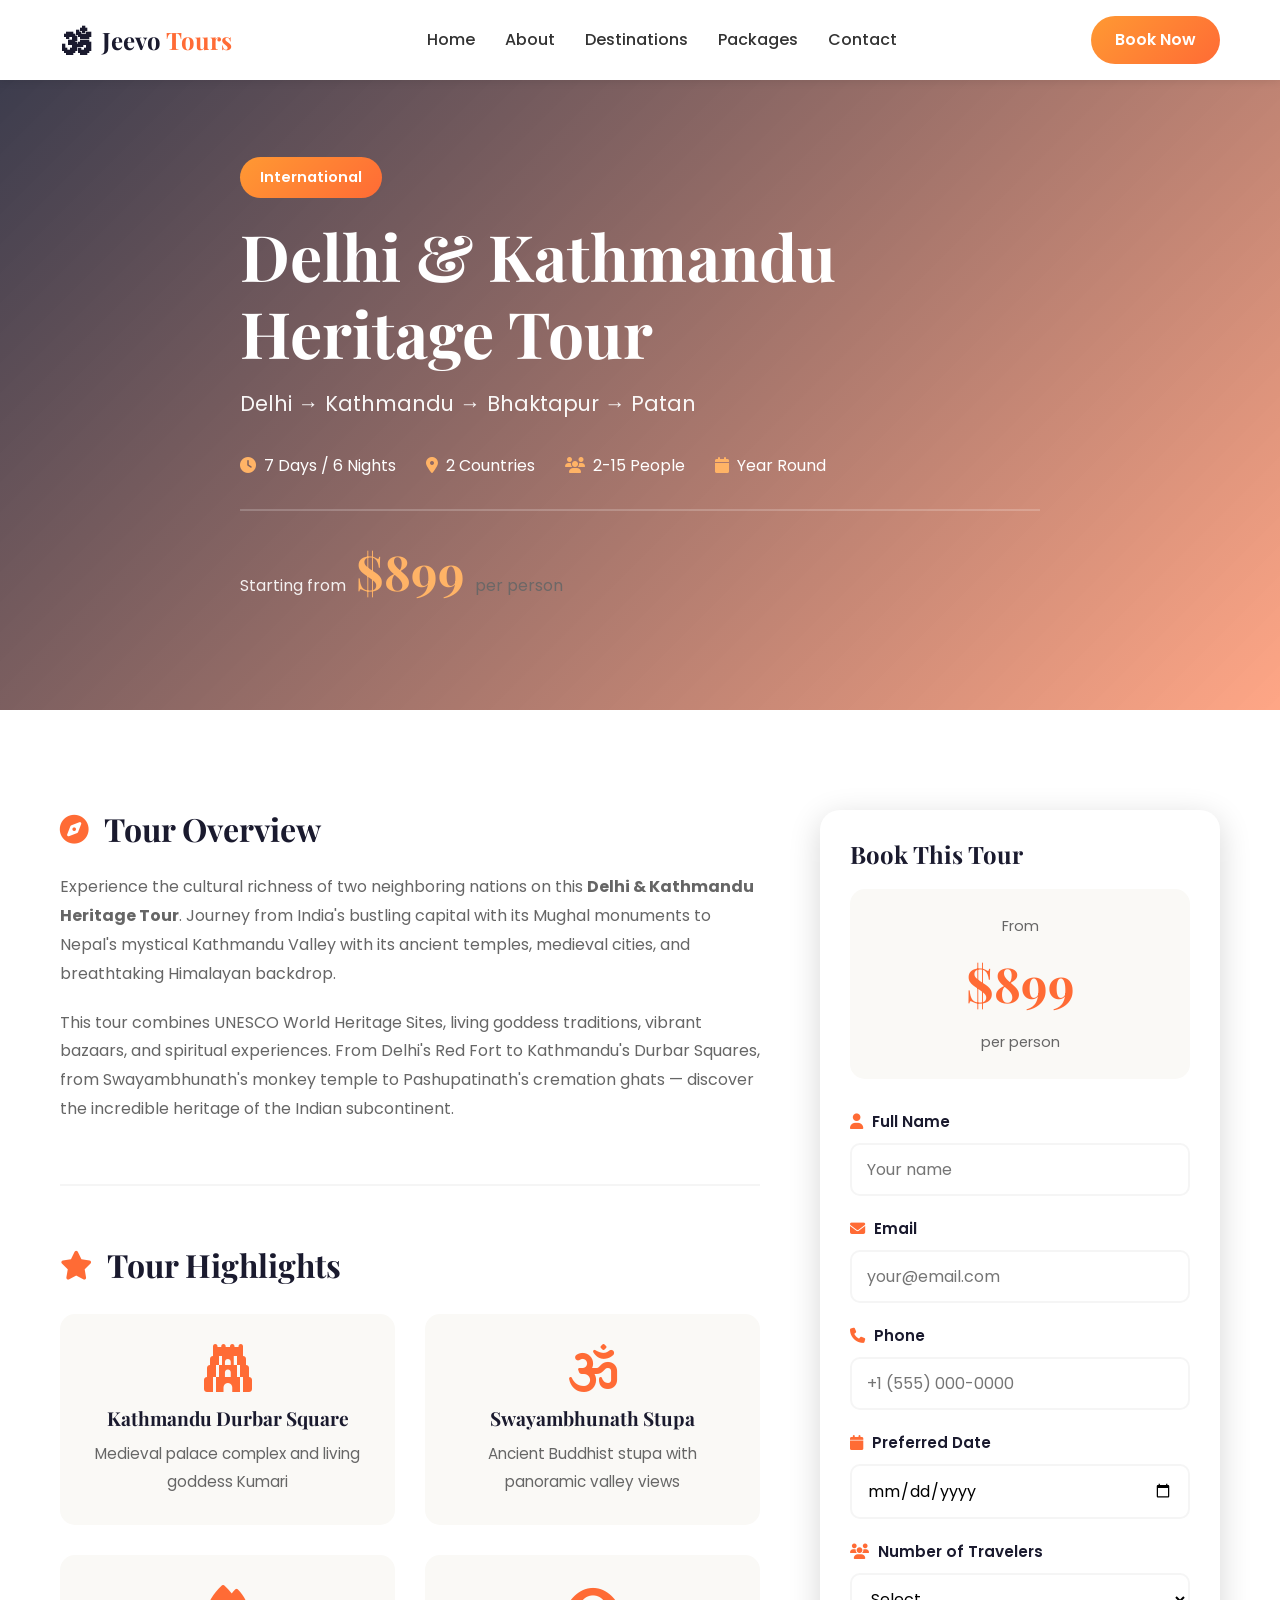
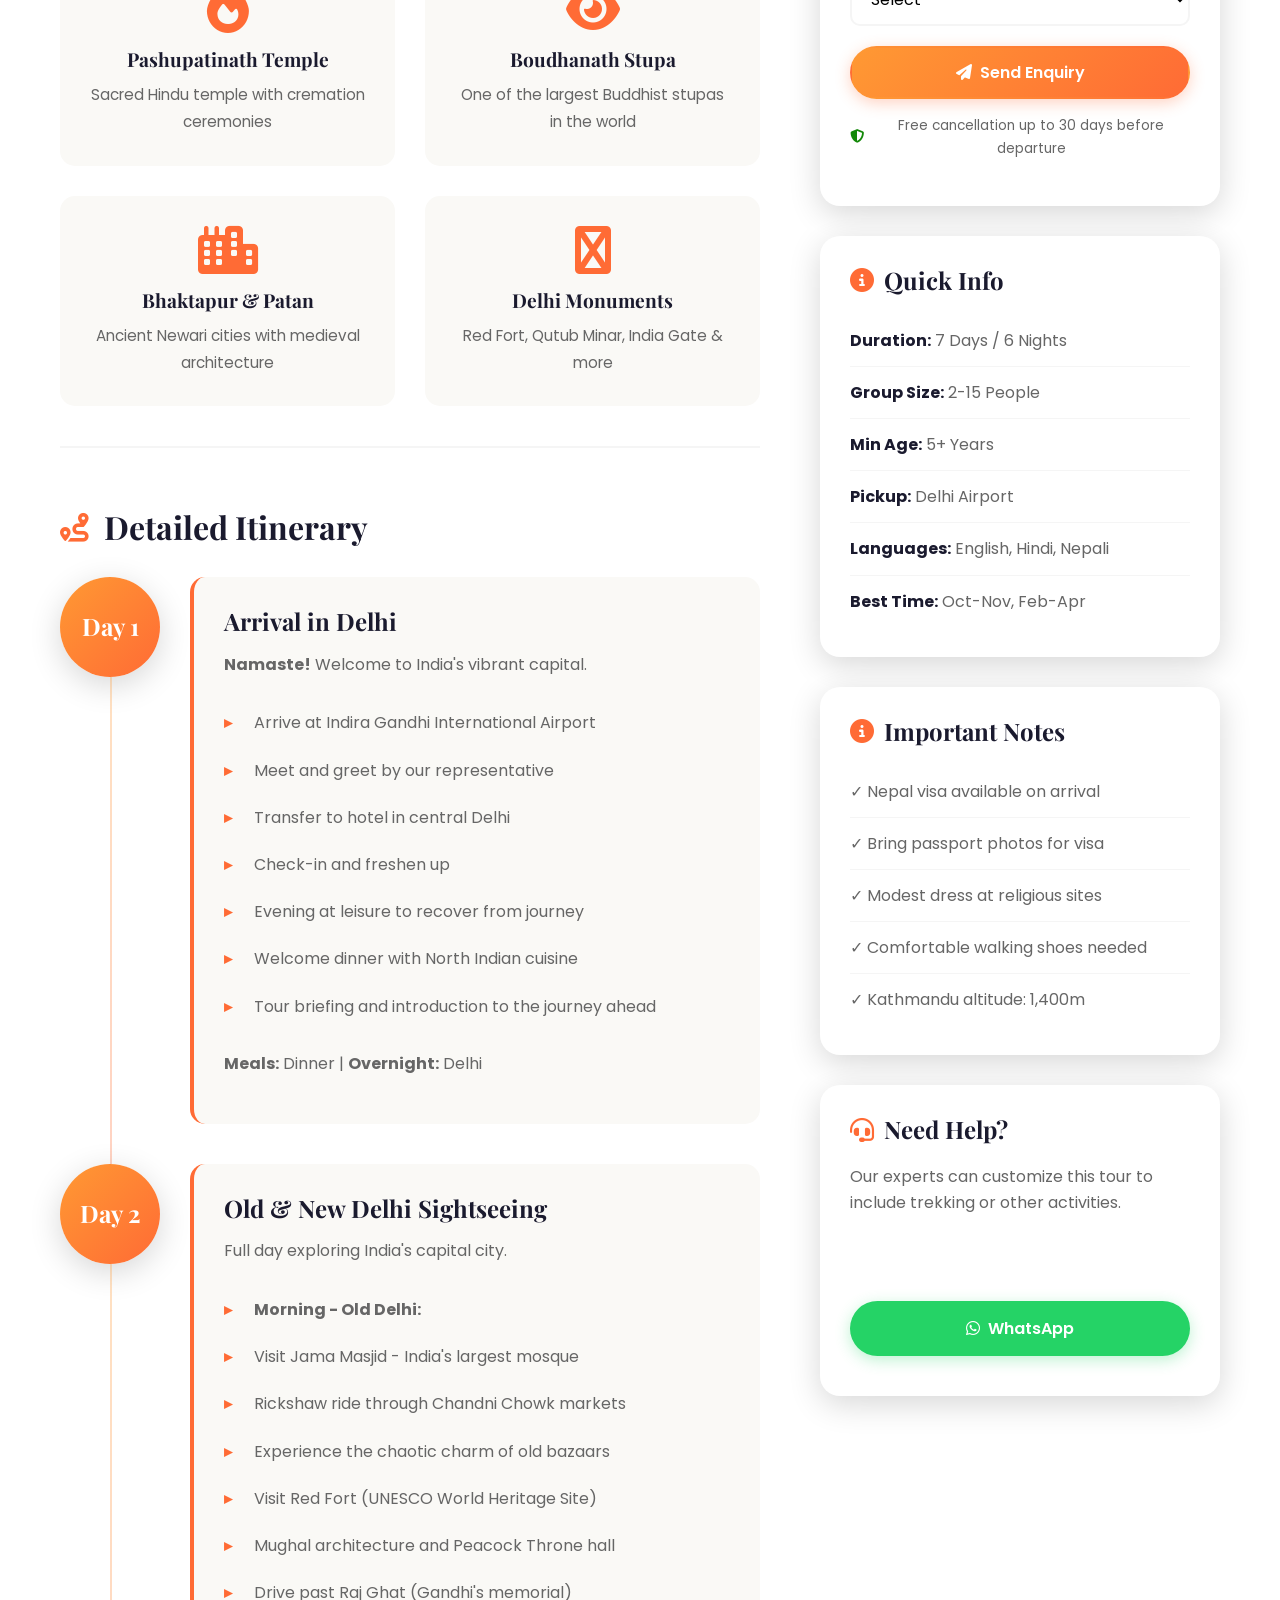
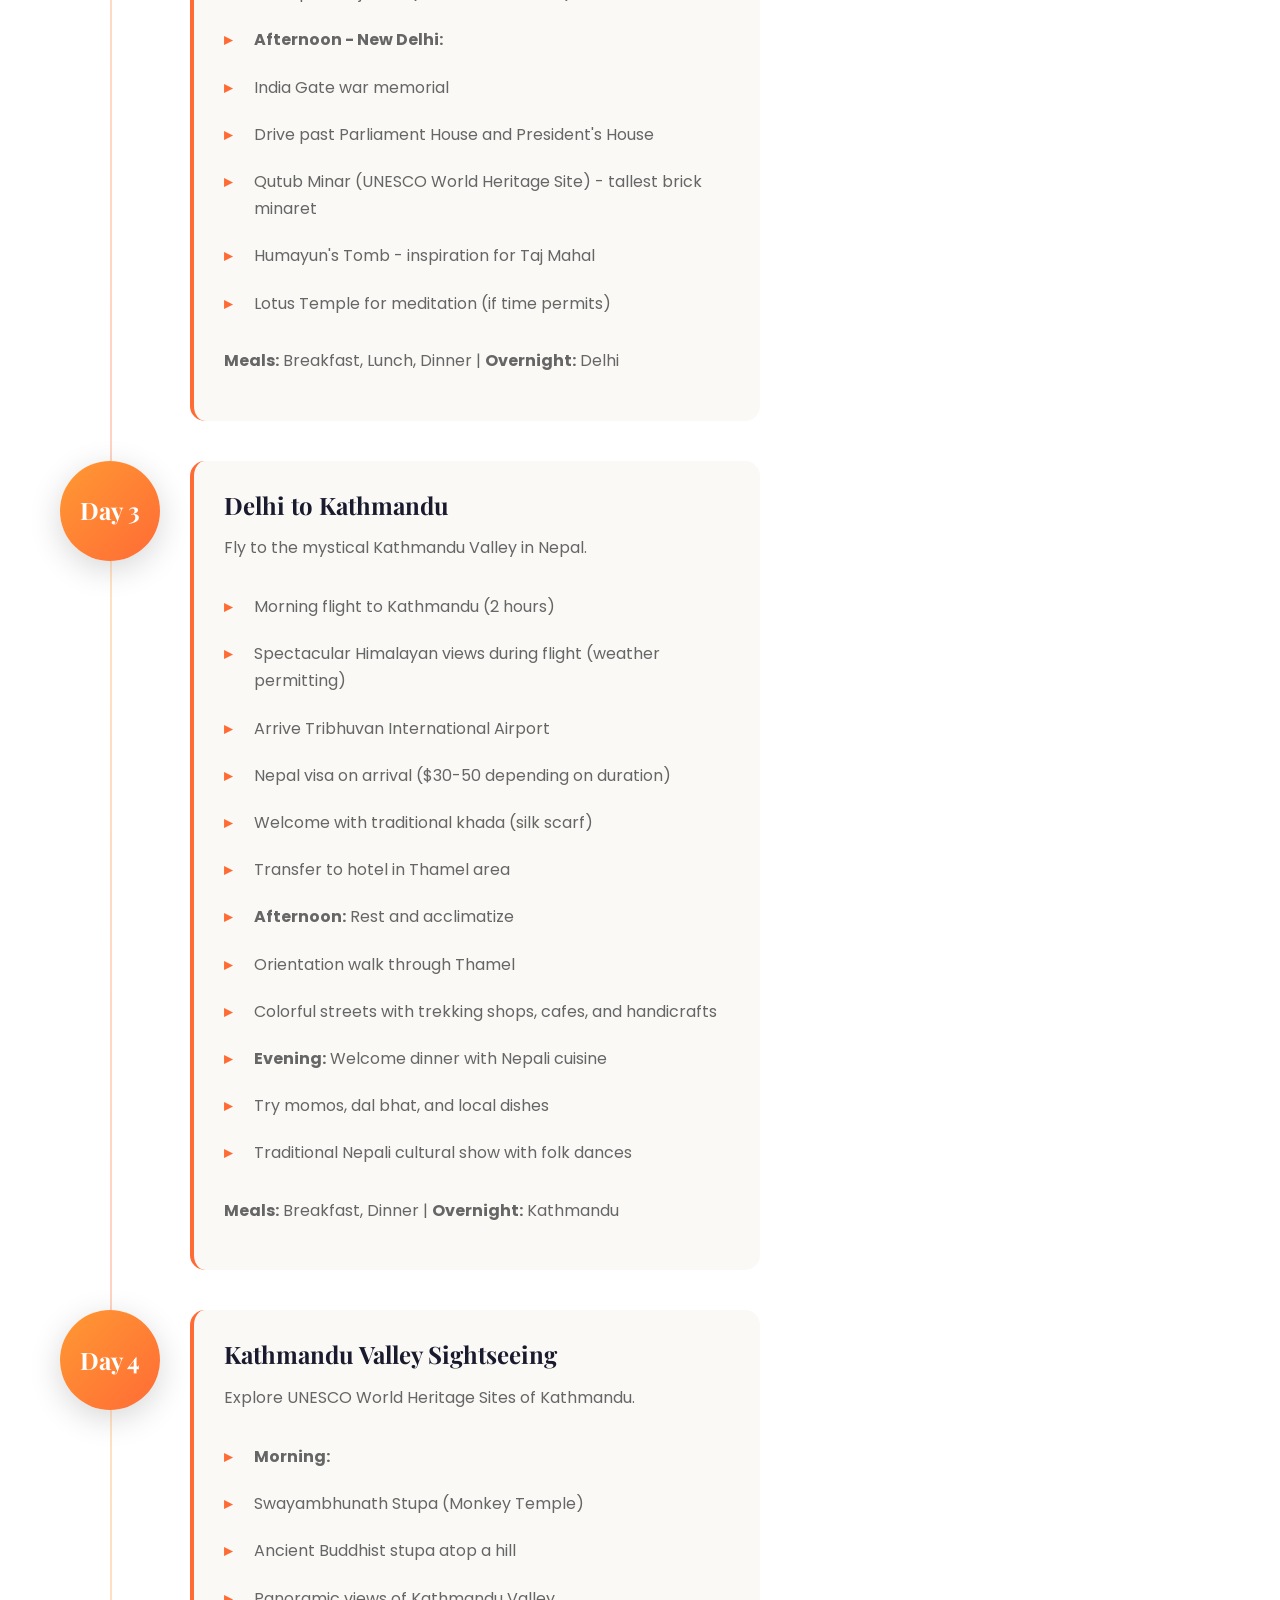
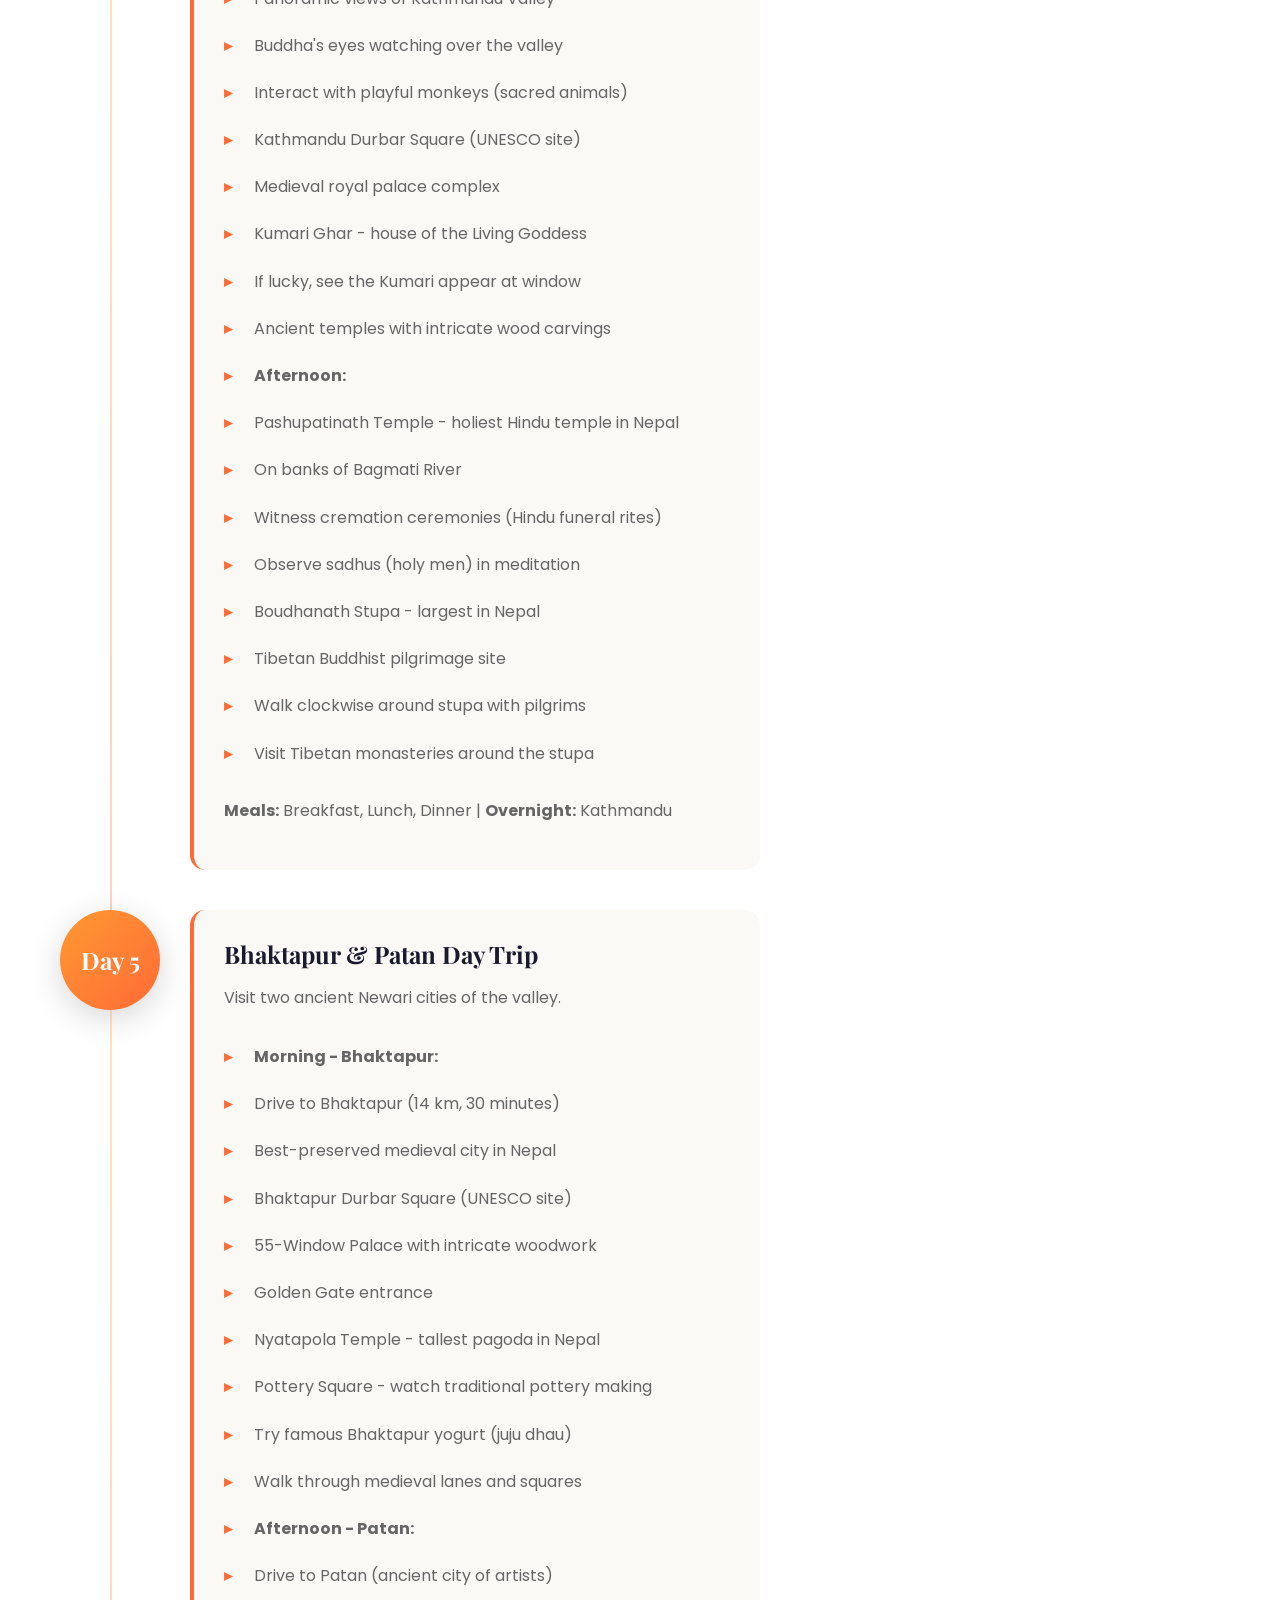
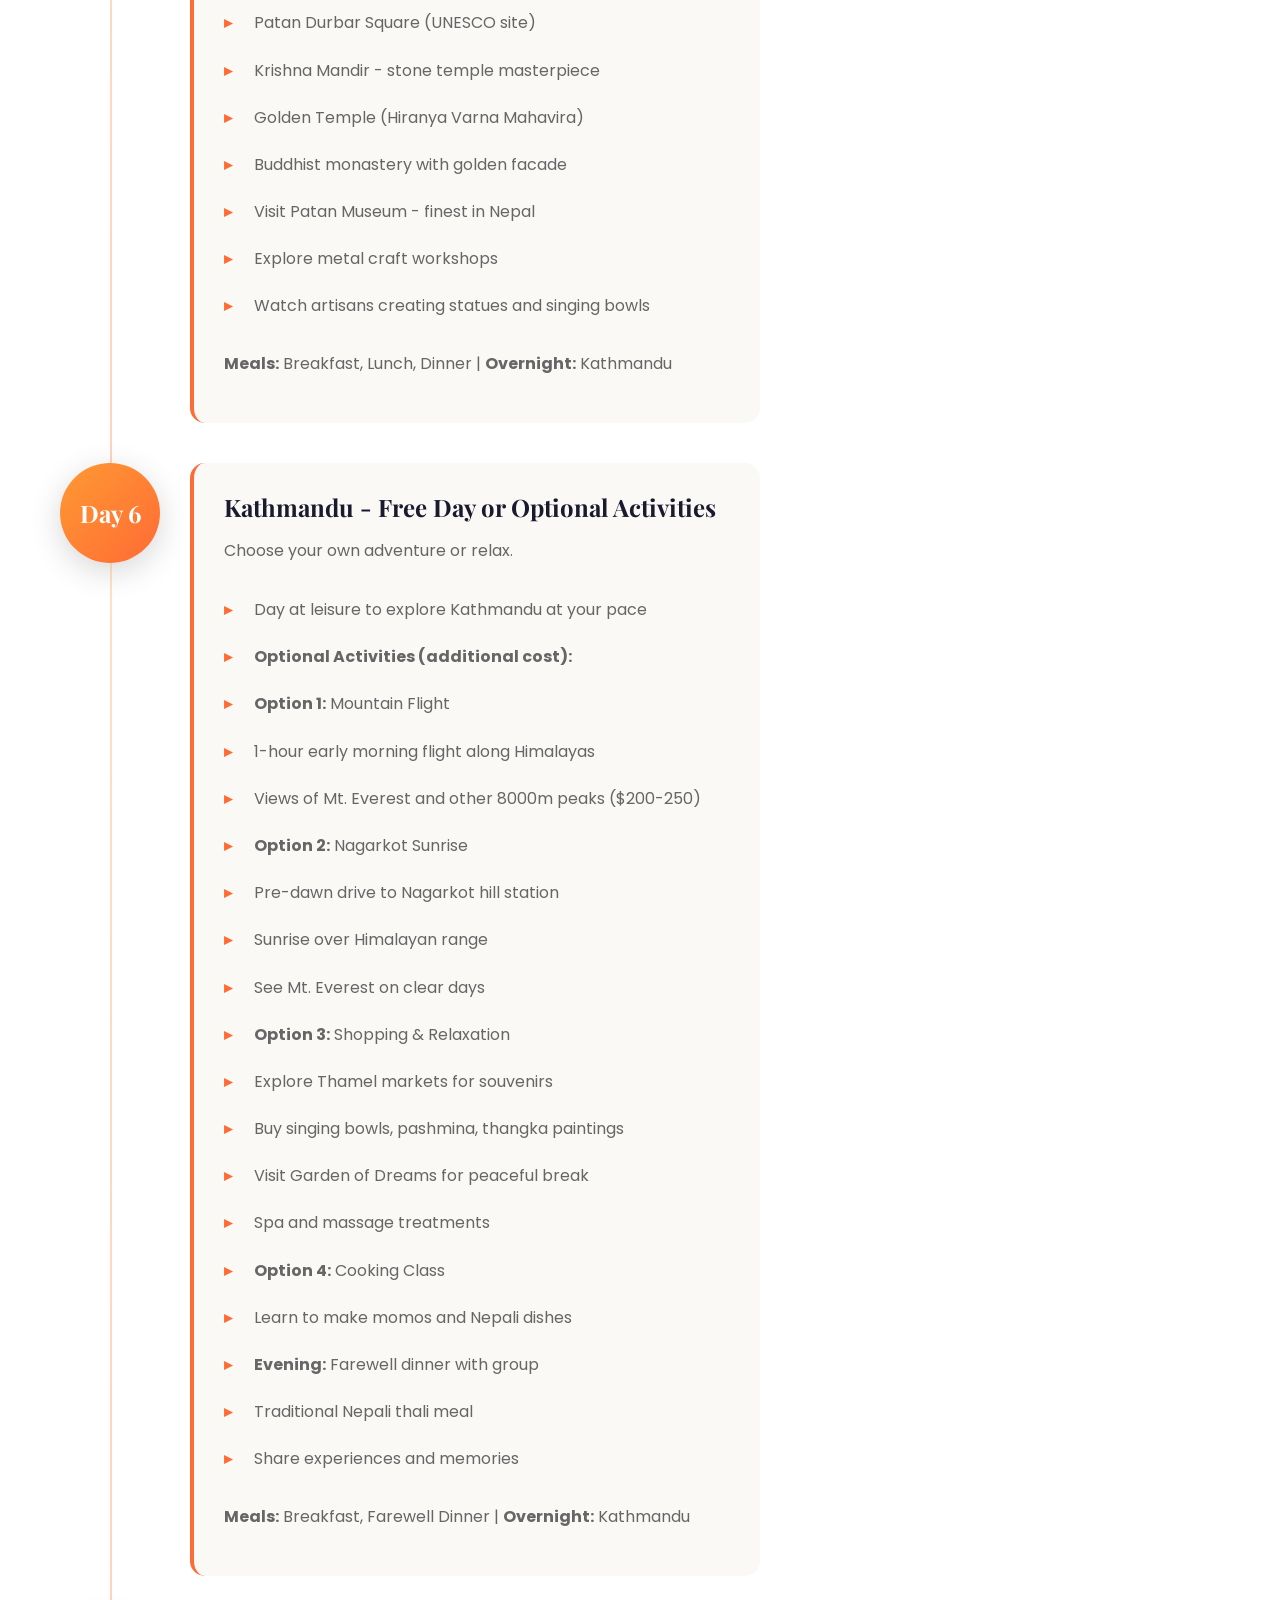
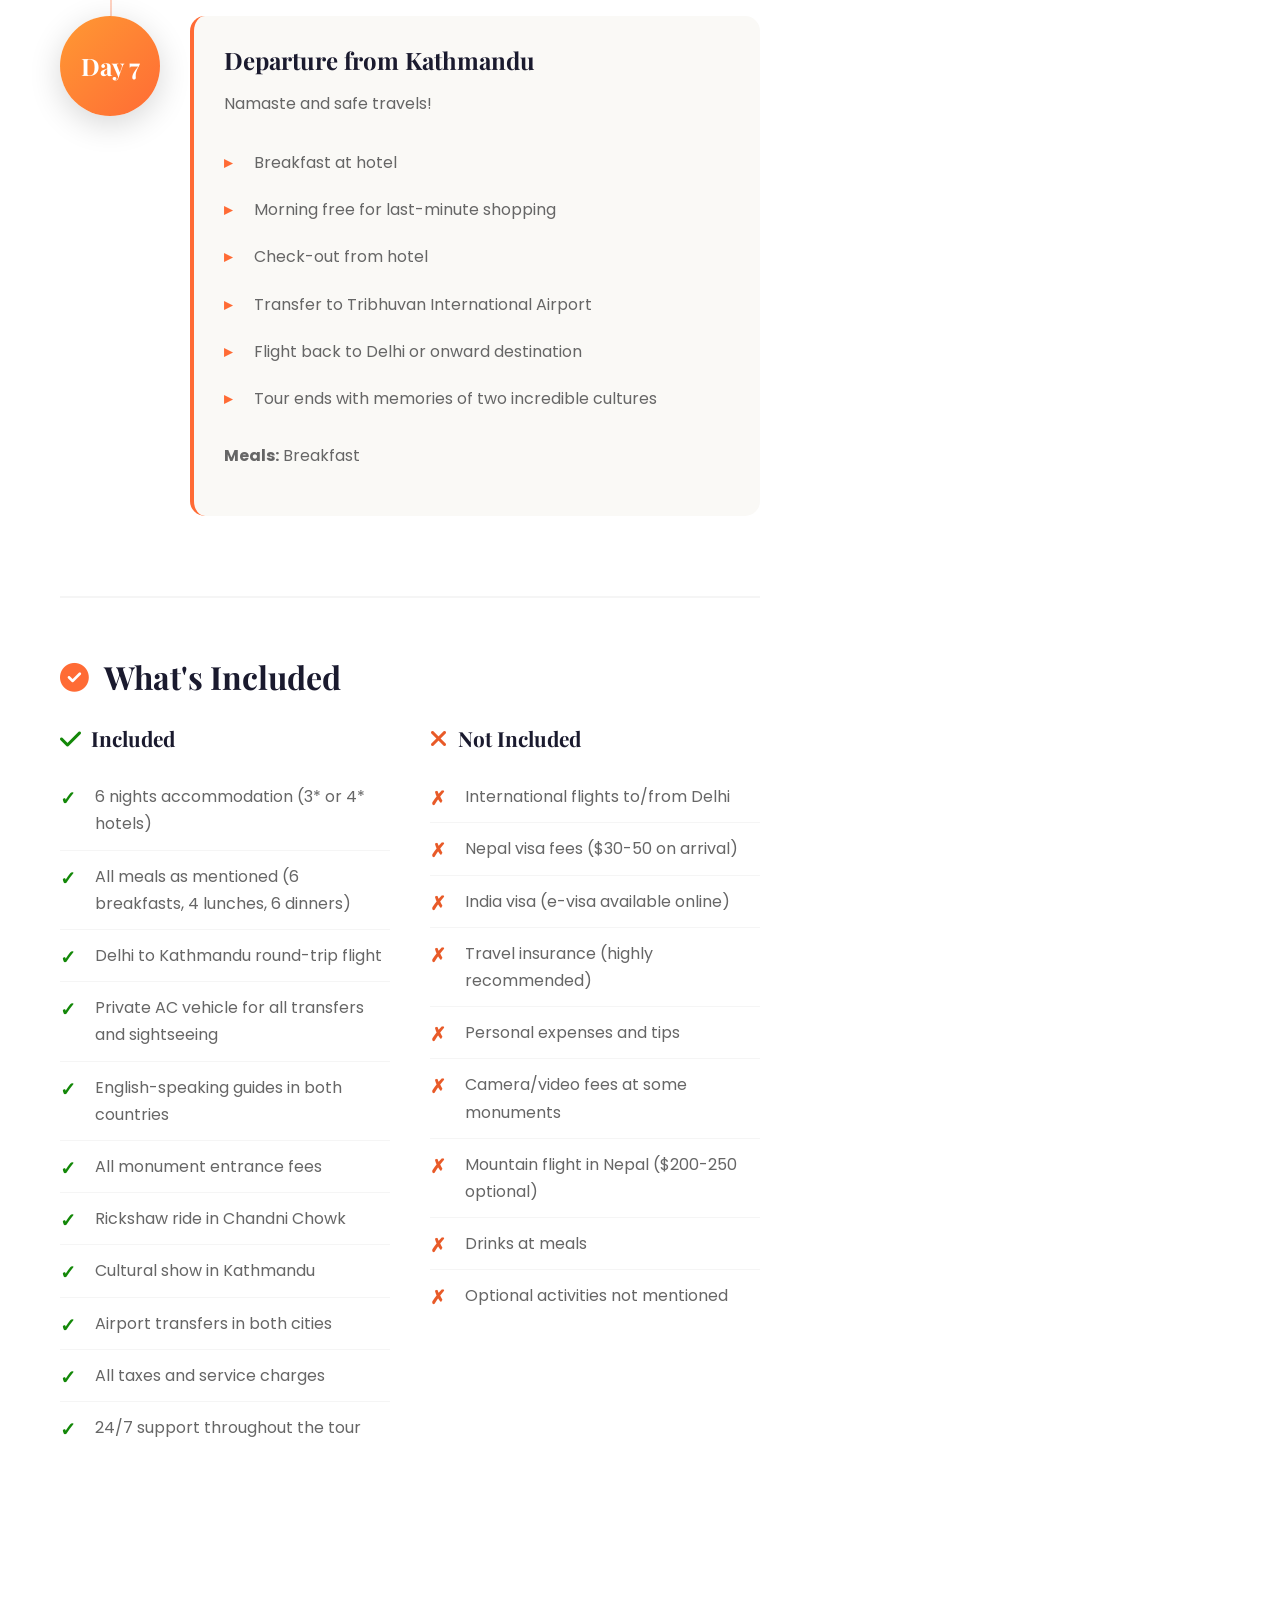
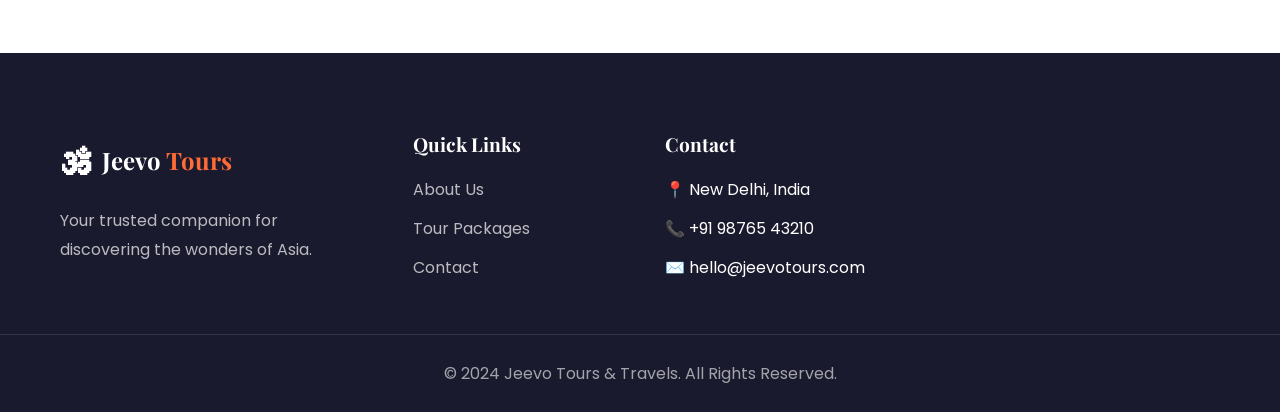
==== tours/delhi-kathmandu.html @ 7a4a973b "Add files via upload" ====
<!DOCTYPE html>
<html lang="en">
<head>
    <meta charset="UTF-8">
    <meta name="viewport" content="width=device-width, initial-scale=1.0">
    <title>Delhi & Kathmandu Heritage Tour | Jeevo Tours & Travels</title>
    <meta name="description" content="Explore the heritage of India and Nepal. Delhi's monuments and Kathmandu's temples, palaces, and Himalayan culture.">
    <link rel="preconnect" href="https://fonts.googleapis.com">
    <link rel="preconnect" href="https://fonts.gstatic.com" crossorigin>
    <link href="https://fonts.googleapis.com/css2?family=Playfair+Display:ital,wght@0,400;0,600;0,700;0,800;1,400&family=Poppins:wght@300;400;500;600;700&display=swap" rel="stylesheet">
    <link rel="stylesheet" href="https://cdnjs.cloudflare.com/ajax/libs/font-awesome/6.5.1/css/all.min.css">
    <link rel="stylesheet" href="../styles.css">
    <link rel="stylesheet" href="tour-page.css">
</head>
<body>

    <nav class="navbar" id="navbar">
        <div class="nav-container">
            <a href="../index.html" class="nav-logo">
                <span class="logo-icon">🕉</span>
                <span class="logo-text">Jeevo <span>Tours</span></span>
            </a>
            <ul class="nav-links" id="navLinks">
                <li><a href="../index.html">Home</a></li>
                <li><a href="../index.html#about">About</a></li>
                <li><a href="../index.html#destinations">Destinations</a></li>
                <li><a href="../index.html#packages">Packages</a></li>
                <li><a href="../index.html#contact">Contact</a></li>
            </ul>
            <a href="#booking" class="nav-cta">Book Now</a>
            <button class="nav-toggle" id="navToggle" aria-label="Toggle navigation">
                <span></span><span></span><span></span>
            </button>
        </div>
    </nav>

    <section class="tour-hero">
        <div class="tour-hero-bg" style="background-image: url('https://images.pexels.com/photos/3581368/pexels-photo-3581368.jpeg?auto=compress&cs=tinysrgb&w=1920')"></div>
        <div class="tour-hero-overlay"></div>
        <div class="container">
            <div class="tour-hero-content">
                <div class="tour-badge">International</div>
                <h1>Delhi & Kathmandu Heritage Tour</h1>
                <p class="tour-subtitle">Delhi → Kathmandu → Bhaktapur → Patan</p>
                <div class="tour-meta">
                    <span><i class="fas fa-clock"></i> 7 Days / 6 Nights</span>
                    <span><i class="fas fa-map-marker-alt"></i> 2 Countries</span>
                    <span><i class="fas fa-users"></i> 2-15 People</span>
                    <span><i class="fas fa-calendar"></i> Year Round</span>
                </div>
                <div class="tour-price-hero">
                    <span class="price-label">Starting from</span>
                    <span class="price-amount">$899</span>
                    <span class="price-per">per person</span>
                </div>
            </div>
        </div>
    </section>

    <section class="tour-content section">
        <div class="container">
            <div class="tour-layout">

                <div class="tour-main">

                    <div class="tour-section">
                        <h2><i class="fas fa-compass"></i> Tour Overview</h2>
                        <p>Experience the cultural richness of two neighboring nations on this <strong>Delhi & Kathmandu Heritage Tour</strong>. Journey from India's bustling capital with its Mughal monuments to Nepal's mystical Kathmandu Valley with its ancient temples, medieval cities, and breathtaking Himalayan backdrop.</p>
                        <p>This tour combines UNESCO World Heritage Sites, living goddess traditions, vibrant bazaars, and spiritual experiences. From Delhi's Red Fort to Kathmandu's Durbar Squares, from Swayambhunath's monkey temple to Pashupatinath's cremation ghats — discover the incredible heritage of the Indian subcontinent.</p>
                    </div>

                    <div class="tour-section">
                        <h2><i class="fas fa-star"></i> Tour Highlights</h2>
                        <div class="highlights-grid">
                            <div class="highlight-item">
                                <i class="fas fa-gopuram"></i>
                                <h4>Kathmandu Durbar Square</h4>
                                <p>Medieval palace complex and living goddess Kumari</p>
                            </div>
                            <div class="highlight-item">
                                <i class="fas fa-om"></i>
                                <h4>Swayambhunath Stupa</h4>
                                <p>Ancient Buddhist stupa with panoramic valley views</p>
                            </div>
                            <div class="highlight-item">
                                <i class="fas fa-fire"></i>
                                <h4>Pashupatinath Temple</h4>
                                <p>Sacred Hindu temple with cremation ceremonies</p>
                            </div>
                            <div class="highlight-item">
                                <i class="fas fa-eye"></i>
                                <h4>Boudhanath Stupa</h4>
                                <p>One of the largest Buddhist stupas in the world</p>
                            </div>
                            <div class="highlight-item">
                                <i class="fas fa-city"></i>
                                <h4>Bhaktapur & Patan</h4>
                                <p>Ancient Newari cities with medieval architecture</p>
                            </div>
                            <div class="highlight-item">
                                <i class="fas fa-fort-awesome"></i>
                                <h4>Delhi Monuments</h4>
                                <p>Red Fort, Qutub Minar, India Gate & more</p>
                            </div>
                        </div>
                    </div>

                    <div class="tour-section">
                        <h2><i class="fas fa-route"></i> Detailed Itinerary</h2>

                        <div class="itinerary">
                            <div class="itinerary-day">
                                <div class="day-number">Day 1</div>
                                <div class="day-content">
                                    <h3>Arrival in Delhi</h3>
                                    <p><strong>Namaste!</strong> Welcome to India's vibrant capital.</p>
                                    <ul>
                                        <li>Arrive at Indira Gandhi International Airport</li>
                                        <li>Meet and greet by our representative</li>
                                        <li>Transfer to hotel in central Delhi</li>
                                        <li>Check-in and freshen up</li>
                                        <li>Evening at leisure to recover from journey</li>
                                        <li>Welcome dinner with North Indian cuisine</li>
                                        <li>Tour briefing and introduction to the journey ahead</li>
                                    </ul>
                                    <p><strong>Meals:</strong> Dinner | <strong>Overnight:</strong> Delhi</p>
                                </div>
                            </div>

                            <div class="itinerary-day">
                                <div class="day-number">Day 2</div>
                                <div class="day-content">
                                    <h3>Old & New Delhi Sightseeing</h3>
                                    <p>Full day exploring India's capital city.</p>
                                    <ul>
                                        <li><strong>Morning - Old Delhi:</strong></li>
                                        <li>Visit Jama Masjid - India's largest mosque</li>
                                        <li>Rickshaw ride through Chandni Chowk markets</li>
                                        <li>Experience the chaotic charm of old bazaars</li>
                                        <li>Visit Red Fort (UNESCO World Heritage Site)</li>
                                        <li>Mughal architecture and Peacock Throne hall</li>
                                        <li>Drive past Raj Ghat (Gandhi's memorial)</li>
                                        <li><strong>Afternoon - New Delhi:</strong></li>
                                        <li>India Gate war memorial</li>
                                        <li>Drive past Parliament House and President's House</li>
                                        <li>Qutub Minar (UNESCO World Heritage Site) - tallest brick minaret</li>
                                        <li>Humayun's Tomb - inspiration for Taj Mahal</li>
                                        <li>Lotus Temple for meditation (if time permits)</li>
                                    </ul>
                                    <p><strong>Meals:</strong> Breakfast, Lunch, Dinner | <strong>Overnight:</strong> Delhi</p>
                                </div>
                            </div>

                            <div class="itinerary-day">
                                <div class="day-number">Day 3</div>
                                <div class="day-content">
                                    <h3>Delhi to Kathmandu</h3>
                                    <p>Fly to the mystical Kathmandu Valley in Nepal.</p>
                                    <ul>
                                        <li>Morning flight to Kathmandu (2 hours)</li>
                                        <li>Spectacular Himalayan views during flight (weather permitting)</li>
                                        <li>Arrive Tribhuvan International Airport</li>
                                        <li>Nepal visa on arrival ($30-50 depending on duration)</li>
                                        <li>Welcome with traditional khada (silk scarf)</li>
                                        <li>Transfer to hotel in Thamel area</li>
                                        <li><strong>Afternoon:</strong> Rest and acclimatize</li>
                                        <li>Orientation walk through Thamel</li>
                                        <li>Colorful streets with trekking shops, cafes, and handicrafts</li>
                                        <li><strong>Evening:</strong> Welcome dinner with Nepali cuisine</li>
                                        <li>Try momos, dal bhat, and local dishes</li>
                                        <li>Traditional Nepali cultural show with folk dances</li>
                                    </ul>
                                    <p><strong>Meals:</strong> Breakfast, Dinner | <strong>Overnight:</strong> Kathmandu</p>
                                </div>
                            </div>

                            <div class="itinerary-day">
                                <div class="day-number">Day 4</div>
                                <div class="day-content">
                                    <h3>Kathmandu Valley Sightseeing</h3>
                                    <p>Explore UNESCO World Heritage Sites of Kathmandu.</p>
                                    <ul>
                                        <li><strong>Morning:</strong></li>
                                        <li>Swayambhunath Stupa (Monkey Temple)</li>
                                        <li>Ancient Buddhist stupa atop a hill</li>
                                        <li>Panoramic views of Kathmandu Valley</li>
                                        <li>Buddha's eyes watching over the valley</li>
                                        <li>Interact with playful monkeys (sacred animals)</li>
                                        <li>Kathmandu Durbar Square (UNESCO site)</li>
                                        <li>Medieval royal palace complex</li>
                                        <li>Kumari Ghar - house of the Living Goddess</li>
                                        <li>If lucky, see the Kumari appear at window</li>
                                        <li>Ancient temples with intricate wood carvings</li>
                                        <li><strong>Afternoon:</strong></li>
                                        <li>Pashupatinath Temple - holiest Hindu temple in Nepal</li>
                                        <li>On banks of Bagmati River</li>
                                        <li>Witness cremation ceremonies (Hindu funeral rites)</li>
                                        <li>Observe sadhus (holy men) in meditation</li>
                                        <li>Boudhanath Stupa - largest in Nepal</li>
                                        <li>Tibetan Buddhist pilgrimage site</li>
                                        <li>Walk clockwise around stupa with pilgrims</li>
                                        <li>Visit Tibetan monasteries around the stupa</li>
                                    </ul>
                                    <p><strong>Meals:</strong> Breakfast, Lunch, Dinner | <strong>Overnight:</strong> Kathmandu</p>
                                </div>
                            </div>

                            <div class="itinerary-day">
                                <div class="day-number">Day 5</div>
                                <div class="day-content">
                                    <h3>Bhaktapur & Patan Day Trip</h3>
                                    <p>Visit two ancient Newari cities of the valley.</p>
                                    <ul>
                                        <li><strong>Morning - Bhaktapur:</strong></li>
                                        <li>Drive to Bhaktapur (14 km, 30 minutes)</li>
                                        <li>Best-preserved medieval city in Nepal</li>
                                        <li>Bhaktapur Durbar Square (UNESCO site)</li>
                                        <li>55-Window Palace with intricate woodwork</li>
                                        <li>Golden Gate entrance</li>
                                        <li>Nyatapola Temple - tallest pagoda in Nepal</li>
                                        <li>Pottery Square - watch traditional pottery making</li>
                                        <li>Try famous Bhaktapur yogurt (juju dhau)</li>
                                        <li>Walk through medieval lanes and squares</li>
                                        <li><strong>Afternoon - Patan:</strong></li>
                                        <li>Drive to Patan (ancient city of artists)</li>
                                        <li>Patan Durbar Square (UNESCO site)</li>
                                        <li>Krishna Mandir - stone temple masterpiece</li>
                                        <li>Golden Temple (Hiranya Varna Mahavira)</li>
                                        <li>Buddhist monastery with golden facade</li>
                                        <li>Visit Patan Museum - finest in Nepal</li>
                                        <li>Explore metal craft workshops</li>
                                        <li>Watch artisans creating statues and singing bowls</li>
                                    </ul>
                                    <p><strong>Meals:</strong> Breakfast, Lunch, Dinner | <strong>Overnight:</strong> Kathmandu</p>
                                </div>
                            </div>

                            <div class="itinerary-day">
                                <div class="day-number">Day 6</div>
                                <div class="day-content">
                                    <h3>Kathmandu - Free Day or Optional Activities</h3>
                                    <p>Choose your own adventure or relax.</p>
                                    <ul>
                                        <li>Day at leisure to explore Kathmandu at your pace</li>
                                        <li><strong>Optional Activities (additional cost):</strong></li>
                                        <li><strong>Option 1:</strong> Mountain Flight</li>
                                        <li>1-hour early morning flight along Himalayas</li>
                                        <li>Views of Mt. Everest and other 8000m peaks ($200-250)</li>
                                        <li><strong>Option 2:</strong> Nagarkot Sunrise</li>
                                        <li>Pre-dawn drive to Nagarkot hill station</li>
                                        <li>Sunrise over Himalayan range</li>
                                        <li>See Mt. Everest on clear days</li>
                                        <li><strong>Option 3:</strong> Shopping & Relaxation</li>
                                        <li>Explore Thamel markets for souvenirs</li>
                                        <li>Buy singing bowls, pashmina, thangka paintings</li>
                                        <li>Visit Garden of Dreams for peaceful break</li>
                                        <li>Spa and massage treatments</li>
                                        <li><strong>Option 4:</strong> Cooking Class</li>
                                        <li>Learn to make momos and Nepali dishes</li>
                                        <li><strong>Evening:</strong> Farewell dinner with group</li>
                                        <li>Traditional Nepali thali meal</li>
                                        <li>Share experiences and memories</li>
                                    </ul>
                                    <p><strong>Meals:</strong> Breakfast, Farewell Dinner | <strong>Overnight:</strong> Kathmandu</p>
                                </div>
                            </div>

                            <div class="itinerary-day">
                                <div class="day-number">Day 7</div>
                                <div class="day-content">
                                    <h3>Departure from Kathmandu</h3>
                                    <p>Namaste and safe travels!</p>
                                    <ul>
                                        <li>Breakfast at hotel</li>
                                        <li>Morning free for last-minute shopping</li>
                                        <li>Check-out from hotel</li>
                                        <li>Transfer to Tribhuvan International Airport</li>
                                        <li>Flight back to Delhi or onward destination</li>
                                        <li>Tour ends with memories of two incredible cultures</li>
                                    </ul>
                                    <p><strong>Meals:</strong> Breakfast</p>
                                </div>
                            </div>
                        </div>
                    </div>

                    <div class="tour-section">
                        <h2><i class="fas fa-check-circle"></i> What's Included</h2>
                        <div class="inclusions-grid">
                            <div class="inclusion-col">
                                <h4><i class="fas fa-check"></i> Included</h4>
                                <ul>
                                    <li>6 nights accommodation (3* or 4* hotels)</li>
                                    <li>All meals as mentioned (6 breakfasts, 4 lunches, 6 dinners)</li>
                                    <li>Delhi to Kathmandu round-trip flight</li>
                                    <li>Private AC vehicle for all transfers and sightseeing</li>
                                    <li>English-speaking guides in both countries</li>
                                    <li>All monument entrance fees</li>
                                    <li>Rickshaw ride in Chandni Chowk</li>
                                    <li>Cultural show in Kathmandu</li>
                                    <li>Airport transfers in both cities</li>
                                    <li>All taxes and service charges</li>
                                    <li>24/7 support throughout the tour</li>
                                </ul>
                            </div>
                            <div class="inclusion-col">
                                <h4><i class="fas fa-times"></i> Not Included</h4>
                                <ul>
                                    <li>International flights to/from Delhi</li>
                                    <li>Nepal visa fees ($30-50 on arrival)</li>
                                    <li>India visa (e-visa available online)</li>
                                    <li>Travel insurance (highly recommended)</li>
                                    <li>Personal expenses and tips</li>
                                    <li>Camera/video fees at some monuments</li>
                                    <li>Mountain flight in Nepal ($200-250 optional)</li>
                                    <li>Drinks at meals</li>
                                    <li>Optional activities not mentioned</li>
                                </ul>
                            </div>
                        </div>
                    </div>

                </div>

                <div class="tour-sidebar">

                    <div class="booking-card" id="booking">
                        <h3>Book This Tour</h3>
                        <div class="price-display">
                            <span class="price-from">From</span>
                            <span class="price-big">$899</span>
                            <span class="price-person">per person</span>
                        </div>
                        <form class="booking-form">
                            <div class="form-group">
                                <label><i class="fas fa-user"></i> Full Name</label>
                                <input type="text" placeholder="Your name" required>
                            </div>
                            <div class="form-group">
                                <label><i class="fas fa-envelope"></i> Email</label>
                                <input type="email" placeholder="your@email.com" required>
                            </div>
                            <div class="form-group">
                                <label><i class="fas fa-phone"></i> Phone</label>
                                <input type="tel" placeholder="+1 (555) 000-0000" required>
                            </div>
                            <div class="form-group">
                                <label><i class="fas fa-calendar"></i> Preferred Date</label>
                                <input type="date" required>
                            </div>
                            <div class="form-group">
                                <label><i class="fas fa-users"></i> Number of Travelers</label>
                                <select required>
                                    <option value="">Select</option>
                                    <option value="1">1 Person</option>
                                    <option value="2">2 People</option>
                                    <option value="3-5">3-5 People</option>
                                    <option value="6+">6+ People</option>
                                </select>
                            </div>
                            <button type="submit" class="btn btn-primary btn-full">
                                <i class="fas fa-paper-plane"></i> Send Enquiry
                            </button>
                        </form>
                        <p class="booking-note"><i class="fas fa-shield-alt"></i> Free cancellation up to 30 days before departure</p>
                    </div>

                    <div class="info-card">
                        <h4><i class="fas fa-info-circle"></i> Quick Info</h4>
                        <ul class="info-list">
                            <li><strong>Duration:</strong> 7 Days / 6 Nights</li>
                            <li><strong>Group Size:</strong> 2-15 People</li>
                            <li><strong>Min Age:</strong> 5+ Years</li>
                            <li><strong>Pickup:</strong> Delhi Airport</li>
                            <li><strong>Languages:</strong> English, Hindi, Nepali</li>
                            <li><strong>Best Time:</strong> Oct-Nov, Feb-Apr</li>
                        </ul>
                    </div>

                    <div class="info-card">
                        <h4><i class="fas fa-info-circle"></i> Important Notes</h4>
                        <ul class="info-list">
                            <li>✓ Nepal visa available on arrival</li>
                            <li>✓ Bring passport photos for visa</li>
                            <li>✓ Modest dress at religious sites</li>
                            <li>✓ Comfortable walking shoes needed</li>
                            <li>✓ Kathmandu altitude: 1,400m</li>
                        </ul>
                    </div>

                    <div class="info-card">
                        <h4><i class="fas fa-headset"></i> Need Help?</h4>
                        <p>Our experts can customize this tour to include trekking or other activities.</p>
                        <a href="tel:+919876543210" class="btn btn-outline btn-full">
                            <i class="fas fa-phone"></i> Call Us
                        </a>
                        <a href="https://wa.me/919876543210" class="btn btn-whatsapp btn-full" target="_blank">
                            <i class="fab fa-whatsapp"></i> WhatsApp
                        </a>
                    </div>

                </div>

            </div>
        </div>
    </section>

    <footer class="footer">
        <div class="footer-top">
            <div class="container">
                <div class="footer-grid">
                    <div class="footer-about">
                        <a href="../index.html" class="footer-logo">
                            <span class="logo-icon">🕉</span>
                            <span class="logo-text">Jeevo <span>Tours</span></span>
                        </a>
                        <p>Your trusted companion for discovering the wonders of Asia.</p>
                    </div>
                    <div class="footer-links">
                        <h4>Quick Links</h4>
                        <ul>
                            <li><a href="../index.html#about">About Us</a></li>
                            <li><a href="../index.html#packages">Tour Packages</a></li>
                            <li><a href="../index.html#contact">Contact</a></li>
                        </ul>
                    </div>
                    <div class="footer-links">
                        <h4>Contact</h4>
                        <ul>
                            <li>📍 New Delhi, India</li>
                            <li>📞 +91 98765 43210</li>
                            <li>✉️ hello@jeevotours.com</li>
                        </ul>
                    </div>
                </div>
            </div>
        </div>
        <div class="footer-bottom">
            <div class="container">
                <p>&copy; 2024 Jeevo Tours & Travels. All Rights Reserved.</p>
            </div>
        </div>
    </footer>

    <a href="#" class="back-to-top" id="backToTop">
        <i class="fas fa-chevron-up"></i>
    </a>

    <script src="../script.js"></script>
</body>
</html>
---- styles.css ----
/* ========================================
   JEEVO TOURS & TRAVELS - STYLESHEET
   Modern Indian Aesthetic with Saffron/Orange
   ======================================== */

/* ========== CSS VARIABLES ========== */
:root {
    /* Primary Indian Saffron/Orange Palette */
    --primary: #FF6B35;
    --primary-dark: #E85A28;
    --primary-light: #FF8C61;
    --saffron: #FF9933;
    --saffron-light: #FFB366;
    --orange-deep: #F26419;

    /* Accent Colors */
    --accent: #138808;
    --accent-light: #4CAF50;
    --white: #FFFFFF;
    --navy: #001845;

    /* Neutral Palette */
    --dark: #1a1a2e;
    --gray-dark: #333;
    --gray: #666;
    --gray-light: #999;
    --gray-lighter: #f5f5f5;
    --bg-light: #faf9f6;

    /* Gradients */
    --gradient-primary: linear-gradient(135deg, var(--saffron) 0%, var(--primary) 100%);
    --gradient-overlay: linear-gradient(135deg, rgba(255, 153, 51, 0.9) 0%, rgba(255, 107, 53, 0.85) 100%);

    /* Shadows */
    --shadow-sm: 0 2px 8px rgba(0, 0, 0, 0.08);
    --shadow-md: 0 4px 16px rgba(0, 0, 0, 0.12);
    --shadow-lg: 0 8px 32px rgba(0, 0, 0, 0.16);
    --shadow-xl: 0 16px 48px rgba(0, 0, 0, 0.2);

    /* Spacing */
    --section-padding: 100px 0;
    --container-width: 1200px;

    /* Typography */
    --font-heading: 'Playfair Display', serif;
    --font-body: 'Poppins', sans-serif;

    /* Transitions */
    --transition: all 0.3s ease;
}

/* ========== BASE STYLES ========== */
* {
    margin: 0;
    padding: 0;
    box-sizing: border-box;
}

html {
    scroll-behavior: smooth;
    scroll-padding-top: 80px;
}

body {
    font-family: var(--font-body);
    font-size: 16px;
    line-height: 1.7;
    color: var(--gray-dark);
    background: var(--white);
    overflow-x: hidden;
}

img {
    max-width: 100%;
    height: auto;
    display: block;
}

a {
    text-decoration: none;
    color: inherit;
    transition: var(--transition);
}

ul {
    list-style: none;
}

/* ========== TYPOGRAPHY ========== */
h1, h2, h3, h4, h5, h6 {
    font-family: var(--font-heading);
    font-weight: 700;
    line-height: 1.2;
    color: var(--dark);
}

h1 { font-size: clamp(2.5rem, 5vw, 4rem); }
h2 { font-size: clamp(2rem, 4vw, 3rem); }
h3 { font-size: clamp(1.5rem, 3vw, 2rem); }
h4 { font-size: 1.25rem; }

p {
    margin-bottom: 1rem;
}

.text-gradient {
    background: var(--gradient-primary);
    -webkit-background-clip: text;
    -webkit-text-fill-color: transparent;
    background-clip: text;
}

.text-gradient-light {
    background: linear-gradient(135deg, #FFD700 0%, #FFA500 100%);
    -webkit-background-clip: text;
    -webkit-text-fill-color: transparent;
    background-clip: text;
}

/* ========== CONTAINER ========== */
.container {
    max-width: var(--container-width);
    margin: 0 auto;
    padding: 0 20px;
}

.section {
    padding: var(--section-padding);
}

/* ========== BUTTONS ========== */
.btn {
    display: inline-flex;
    align-items: center;
    gap: 8px;
    padding: 12px 28px;
    font-family: var(--font-body);
    font-size: 16px;
    font-weight: 600;
    border-radius: 50px;
    border: 2px solid transparent;
    cursor: pointer;
    transition: var(--transition);
    text-align: center;
    white-space: nowrap;
}

.btn-primary {
    background: var(--gradient-primary);
    color: var(--white);
    box-shadow: 0 4px 15px rgba(255, 107, 53, 0.3);
}

.btn-primary:hover {
    transform: translateY(-2px);
    box-shadow: 0 6px 20px rgba(255, 107, 53, 0.4);
}

.btn-outline {
    background: transparent;
    color: var(--white);
    border-color: var(--white);
}

.btn-outline:hover {
    background: var(--white);
    color: var(--primary);
}

.btn-whatsapp {
    background: #25D366;
    color: var(--white);
    box-shadow: 0 4px 15px rgba(37, 211, 102, 0.3);
}

.btn-whatsapp:hover {
    background: #128C7E;
    transform: translateY(-2px);
}

.btn-sm {
    padding: 8px 20px;
    font-size: 14px;
}

.btn-lg {
    padding: 16px 36px;
    font-size: 18px;
}

.btn-full {
    width: 100%;
    justify-content: center;
}

/* ========== NAVIGATION ========== */
.navbar {
    position: fixed;
    top: 0;
    left: 0;
    right: 0;
    z-index: 1000;
    background: rgba(255, 255, 255, 0.95);
    backdrop-filter: blur(10px);
    box-shadow: var(--shadow-sm);
    transition: var(--transition);
}

.navbar.scrolled {
    box-shadow: var(--shadow-md);
}

.nav-container {
    max-width: var(--container-width);
    margin: 0 auto;
    padding: 0 20px;
    display: flex;
    align-items: center;
    justify-content: space-between;
    height: 80px;
}

.nav-logo {
    display: flex;
    align-items: center;
    gap: 10px;
    font-family: var(--font-heading);
    font-size: 1.5rem;
    font-weight: 700;
    color: var(--dark);
}

.logo-icon {
    font-size: 2rem;
}

.logo-text span {
    color: var(--primary);
}

.nav-links {
    display: flex;
    gap: 30px;
}

.nav-links a {
    font-weight: 500;
    color: var(--gray-dark);
    position: relative;
}

.nav-links a::after {
    content: '';
    position: absolute;
    bottom: -5px;
    left: 0;
    width: 0;
    height: 2px;
    background: var(--gradient-primary);
    transition: width 0.3s ease;
}

.nav-links a:hover::after,
.nav-links a.active::after {
    width: 100%;
}

.nav-cta {
    padding: 10px 24px;
    background: var(--gradient-primary);
    color: var(--white);
    border-radius: 50px;
    font-weight: 600;
}

.nav-cta:hover {
    transform: translateY(-2px);
    box-shadow: 0 4px 12px rgba(255, 107, 53, 0.3);
}

.nav-toggle {
    display: none;
    flex-direction: column;
    gap: 5px;
    background: none;
    border: none;
    cursor: pointer;
}

.nav-toggle span {
    width: 25px;
    height: 3px;
    background: var(--dark);
    border-radius: 3px;
    transition: var(--transition);
}

/* ========== HERO SECTION ========== */
.hero {
    position: relative;
    height: 100vh;
    min-height: 700px;
    display: flex;
    align-items: center;
    justify-content: center;
    overflow: hidden;
}

.hero-bg {
    position: absolute;
    top: 0;
    left: 0;
    width: 100%;
    height: 100%;
    z-index: 1;
}

.hero-slide {
    position: absolute;
    top: 0;
    left: 0;
    width: 100%;
    height: 100%;
    background-size: cover;
    background-position: center;
    opacity: 0;
    transition: opacity 2s cubic-bezier(0.4, 0, 0.2, 1);
    will-change: opacity;
}

.hero-slide.active {
    opacity: 1;
    animation: kenburns 20s ease-out;
}

@keyframes kenburns {
    0% {
        transform: scale(1);
    }
    100% {
        transform: scale(1.1);
    }
}

.hero-overlay {
    position: absolute;
    top: 0;
    left: 0;
    width: 100%;
    height: 100%;
    background: linear-gradient(135deg, rgba(26, 26, 46, 0.7) 0%, rgba(255, 107, 53, 0.3) 100%);
    z-index: 2;
}

.hero-mandala {
    position: absolute;
    top: 50%;
    left: 50%;
    transform: translate(-50%, -50%);
    width: 800px;
    height: 800px;
    background: radial-gradient(circle, rgba(255, 153, 51, 0.05) 0%, transparent 70%);
    border-radius: 50%;
    z-index: 2;
    animation: pulse 8s ease-in-out infinite;
}

@keyframes pulse {
    0%, 100% { transform: translate(-50%, -50%) scale(1); opacity: 0.5; }
    50% { transform: translate(-50%, -50%) scale(1.1); opacity: 0.3; }
}

.hero-content {
    position: relative;
    z-index: 3;
    text-align: center;
    color: var(--white);
    max-width: 900px;
    padding: 0 20px;
}

.hero-subtitle {
    font-size: 1.2rem;
    font-weight: 400;
    margin-bottom: 1rem;
    opacity: 0;
    animation: slideUp 0.8s ease forwards;
}

.hero-title {
    margin-bottom: 1.5rem;
    opacity: 0;
    animation: slideUp 0.8s ease 0.2s forwards;
}

.hero-desc {
    font-size: 1.2rem;
    line-height: 1.8;
    margin-bottom: 2.5rem;
    opacity: 0;
    animation: slideUp 0.8s ease 0.4s forwards;
}

.hero-btns {
    display: flex;
    gap: 20px;
    justify-content: center;
    flex-wrap: wrap;
    margin-bottom: 3rem;
    opacity: 0;
    animation: slideUp 0.8s ease 0.6s forwards;
}

.hero-stats {
    display: flex;
    justify-content: center;
    align-items: center;
    gap: 40px;
    flex-wrap: wrap;
    opacity: 0;
    animation: slideUp 0.8s ease 0.8s forwards;
}

.stat {
    text-align: center;
}

.stat-num {
    display: block;
    font-size: 3rem;
    font-weight: 700;
    font-family: var(--font-heading);
}

.stat-label {
    display: block;
    font-size: 0.9rem;
    opacity: 0.9;
    margin-top: 5px;
}

.stat-divider {
    width: 1px;
    height: 50px;
    background: rgba(255, 255, 255, 0.3);
}

.hero-scroll {
    position: absolute;
    bottom: 40px;
    left: 50%;
    transform: translateX(-50%);
    z-index: 3;
}

.hero-scroll a {
    display: block;
    width: 30px;
    height: 50px;
    border: 2px solid var(--white);
    border-radius: 20px;
    position: relative;
}

.hero-scroll span {
    position: absolute;
    top: 10px;
    left: 50%;
    width: 6px;
    height: 10px;
    margin-left: -3px;
    background: var(--white);
    border-radius: 3px;
    animation: scroll 2s infinite;
}

@keyframes scroll {
    0% { opacity: 1; transform: translateY(0); }
    100% { opacity: 0; transform: translateY(20px); }
}

@keyframes slideUp {
    to {
        opacity: 1;
        transform: translateY(0);
    }
    from {
        transform: translateY(30px);
    }
}

/* ========== SECTION HEADERS ========== */
.section-header {
    text-align: center;
    margin-bottom: 60px;
}

.section-tag {
    display: inline-block;
    padding: 8px 20px;
    background: linear-gradient(135deg, rgba(255, 153, 51, 0.1) 0%, rgba(255, 107, 53, 0.1) 100%);
    color: var(--primary);
    font-weight: 600;
    font-size: 0.9rem;
    text-transform: uppercase;
    letter-spacing: 1px;
    border-radius: 50px;
    margin-bottom: 20px;
}

.section-title {
    margin-bottom: 20px;
}

.title-ornament {
    display: flex;
    align-items: center;
    justify-content: center;
    gap: 15px;
    margin-top: 20px;
}

.title-ornament span {
    width: 60px;
    height: 2px;
    background: var(--gradient-primary);
}

.title-ornament i {
    color: var(--primary);
    font-size: 1.5rem;
}

.section-desc {
    max-width: 700px;
    margin: 20px auto 0;
    font-size: 1.1rem;
    color: var(--gray);
}

/* ========== ABOUT SECTION ========== */
.about {
    background: var(--bg-light);
}

.about-grid {
    display: grid;
    grid-template-columns: 1fr 1fr;
    gap: 80px;
    align-items: center;
}

.about-images {
    position: relative;
}

.about-img-main {
    border-radius: 20px;
    overflow: hidden;
    box-shadow: var(--shadow-lg);
}

.about-img-main img {
    width: 100%;
    height: 500px;
    object-fit: cover;
}

.about-img-float {
    position: absolute;
    bottom: -40px;
    right: -40px;
    width: 250px;
    border-radius: 15px;
    overflow: hidden;
    box-shadow: var(--shadow-xl);
    border: 8px solid var(--white);
}

.about-img-float img {
    width: 100%;
    height: 200px;
    object-fit: cover;
}

.about-experience-badge {
    position: absolute;
    top: 30px;
    left: -30px;
    width: 140px;
    height: 140px;
    background: var(--gradient-primary);
    border-radius: 50%;
    display: flex;
    flex-direction: column;
    align-items: center;
    justify-content: center;
    color: var(--white);
    box-shadow: var(--shadow-lg);
    text-align: center;
    padding: 10px;
}

.badge-num {
    font-size: 2.5rem;
    font-weight: 700;
    font-family: var(--font-heading);
    line-height: 1;
}

.badge-text {
    font-size: 0.85rem;
    font-weight: 500;
    margin-top: 5px;
}

.about-content h3 {
    font-size: 1.8rem;
    margin-bottom: 20px;
}

.about-content em {
    color: var(--primary);
    font-style: italic;
}

.about-content p {
    color: var(--gray);
    margin-bottom: 20px;
}

.about-features {
    display: grid;
    grid-template-columns: 1fr 1fr;
    gap: 25px;
    margin-top: 40px;
}

.feature {
    display: flex;
    gap: 15px;
}

.feature-icon {
    flex-shrink: 0;
    width: 50px;
    height: 50px;
    background: linear-gradient(135deg, rgba(255, 153, 51, 0.1) 0%, rgba(255, 107, 53, 0.1) 100%);
    border-radius: 12px;
    display: flex;
    align-items: center;
    justify-content: center;
    color: var(--primary);
    font-size: 1.3rem;
}

.feature h4 {
    font-size: 1.1rem;
    margin-bottom: 5px;
}

.feature p {
    font-size: 0.9rem;
    margin: 0;
}

/* ========== DESTINATIONS SECTION ========== */
.dest-grid {
    display: grid;
    grid-template-columns: repeat(3, 1fr);
    gap: 25px;
}

.dest-card {
    position: relative;
    border-radius: 20px;
    overflow: hidden;
    cursor: pointer;
    box-shadow: var(--shadow-md);
}

.dest-large {
    grid-row: span 2;
}

.dest-card img {
    width: 100%;
    height: 100%;
    object-fit: cover;
    transition: transform 0.5s ease;
}

.dest-card:hover img {
    transform: scale(1.1);
}

.dest-overlay {
    position: absolute;
    top: 0;
    left: 0;
    width: 100%;
    height: 100%;
    background: linear-gradient(to bottom, rgba(0, 0, 0, 0.2) 0%, rgba(0, 0, 0, 0.8) 100%);
    padding: 30px;
    display: flex;
    flex-direction: column;
    justify-content: flex-end;
    color: var(--white);
    transition: var(--transition);
}

.dest-card:hover .dest-overlay {
    background: linear-gradient(to bottom, rgba(255, 107, 53, 0.3) 0%, rgba(255, 107, 53, 0.9) 100%);
}

.dest-tag {
    display: inline-block;
    padding: 6px 15px;
    background: rgba(255, 255, 255, 0.2);
    backdrop-filter: blur(10px);
    border-radius: 20px;
    font-size: 0.8rem;
    font-weight: 600;
    margin-bottom: 15px;
    width: fit-content;
}

.dest-overlay h3 {
    font-size: 2rem;
    color: var(--white);
    margin-bottom: 10px;
}

.dest-overlay p {
    font-size: 0.95rem;
    opacity: 0.9;
    margin-bottom: 15px;
}

.dest-link {
    display: inline-flex;
    align-items: center;
    gap: 8px;
    color: var(--white);
    font-weight: 600;
    opacity: 0;
    transform: translateX(-10px);
    transition: var(--transition);
}

.dest-card:hover .dest-link {
    opacity: 1;
    transform: translateX(0);
}

/* ========== PACKAGES SECTION ========== */
.packages {
    background: var(--bg-light);
}

.packages-grid {
    display: grid;
    grid-template-columns: repeat(auto-fit, minmax(350px, 1fr));
    gap: 40px;
}

.package-card {
    background: var(--white);
    border-radius: 20px;
    overflow: hidden;
    box-shadow: var(--shadow-md);
    transition: var(--transition);
}

.package-card:hover {
    transform: translateY(-10px);
    box-shadow: var(--shadow-xl);
}

.package-card.featured {
    border: 3px solid var(--primary);
}

.package-img {
    position: relative;
    height: 250px;
    overflow: hidden;
}

.package-img img {
    width: 100%;
    height: 100%;
    object-fit: cover;
    transition: transform 0.5s ease;
}

.package-card:hover .package-img img {
    transform: scale(1.1);
}

.package-badge {
    position: absolute;
    top: 20px;
    left: 20px;
    padding: 8px 16px;
    background: var(--gradient-primary);
    color: var(--white);
    font-size: 0.85rem;
    font-weight: 600;
    border-radius: 20px;
    box-shadow: var(--shadow-md);
}

.package-duration {
    position: absolute;
    bottom: 20px;
    right: 20px;
    padding: 8px 16px;
    background: rgba(255, 255, 255, 0.95);
    backdrop-filter: blur(10px);
    color: var(--dark);
    font-size: 0.85rem;
    font-weight: 600;
    border-radius: 20px;
    display: flex;
    align-items: center;
    gap: 6px;
}

.package-body {
    padding: 30px;
}

.package-body h3 {
    font-size: 1.5rem;
    margin-bottom: 15px;
}

.package-route {
    color: var(--gray);
    font-size: 0.95rem;
    margin-bottom: 20px;
    display: flex;
    align-items: center;
    gap: 8px;
}

.package-features {
    margin-bottom: 25px;
}

.package-features li {
    padding: 10px 0;
    border-bottom: 1px solid var(--gray-lighter);
    font-size: 0.95rem;
    display: flex;
    align-items: center;
    gap: 10px;
}

.package-features li:last-child {
    border-bottom: none;
}

.package-features i {
    color: var(--accent);
    font-size: 0.9rem;
}

.package-footer {
    display: flex;
    justify-content: space-between;
    align-items: center;
    padding-top: 20px;
    border-top: 2px solid var(--gray-lighter);
}

.package-price {
    display: flex;
    align-items: baseline;
    gap: 5px;
}

.price-from {
    font-size: 0.85rem;
    color: var(--gray);
}

.price-amount {
    font-size: 2rem;
    font-weight: 700;
    font-family: var(--font-heading);
    color: var(--primary);
}

.price-per {
    font-size: 0.9rem;
    color: var(--gray);
}

/* ========== GALLERY SECTION ========== */
.gallery-grid {
    display: grid;
    grid-template-columns: repeat(4, 1fr);
    gap: 20px;
}

.gallery-item {
    position: relative;
    border-radius: 15px;
    overflow: hidden;
    cursor: pointer;
    box-shadow: var(--shadow-md);
    transition: var(--transition);
}

.gallery-item:hover {
    transform: translateY(-5px);
    box-shadow: var(--shadow-lg);
}

.gi-tall {
    grid-row: span 2;
}

.gi-wide {
    grid-column: span 2;
}

.gallery-item img {
    width: 100%;
    height: 100%;
    object-fit: cover;
    transition: transform 0.5s ease;
}

.gallery-item:hover img {
    transform: scale(1.1);
}

.gallery-overlay {
    position: absolute;
    bottom: 0;
    left: 0;
    right: 0;
    padding: 20px;
    background: linear-gradient(to top, rgba(0, 0, 0, 0.8) 0%, transparent 100%);
    color: var(--white);
    transform: translateY(100%);
    transition: var(--transition);
}

.gallery-item:hover .gallery-overlay {
    transform: translateY(0);
}

.gallery-overlay span {
    font-weight: 600;
    font-size: 1.1rem;
}

/* ========== TESTIMONIALS SECTION ========== */
.testimonials {
    background: var(--bg-light);
}

.testimonials-grid {
    display: grid;
    grid-template-columns: repeat(auto-fit, minmax(320px, 1fr));
    gap: 40px;
}

.testimonial-card {
    background: var(--white);
    padding: 40px;
    border-radius: 20px;
    box-shadow: var(--shadow-md);
    transition: var(--transition);
}

.testimonial-card:hover {
    transform: translateY(-5px);
    box-shadow: var(--shadow-lg);
}

.testimonial-stars {
    color: #FFC107;
    font-size: 1.2rem;
    margin-bottom: 20px;
}

.testimonial-text {
    font-size: 1.05rem;
    line-height: 1.8;
    color: var(--gray);
    font-style: italic;
    margin-bottom: 25px;
}

.testimonial-author {
    display: flex;
    align-items: center;
    gap: 15px;
}

.testimonial-author img {
    width: 60px;
    height: 60px;
    border-radius: 50%;
    object-fit: cover;
}

.testimonial-author h4 {
    font-size: 1.1rem;
    margin-bottom: 5px;
}

.testimonial-author span {
    font-size: 0.9rem;
    color: var(--gray-light);
}

/* ========== CTA SECTION ========== */
.cta-section {
    position: relative;
    padding: 120px 0;
    text-align: center;
    overflow: hidden;
}

.cta-bg {
    position: absolute;
    top: 0;
    left: 0;
    width: 100%;
    height: 100%;
    background-size: cover;
    background-position: center;
    z-index: 1;
}

.cta-overlay {
    position: absolute;
    top: 0;
    left: 0;
    width: 100%;
    height: 100%;
    background: var(--gradient-overlay);
    z-index: 2;
}

.cta-content {
    position: relative;
    z-index: 3;
    color: var(--white);
}

.cta-content h2 {
    font-size: clamp(2rem, 4vw, 3.5rem);
    color: var(--white);
    margin-bottom: 20px;
}

.cta-content p {
    font-size: 1.3rem;
    margin-bottom: 40px;
    opacity: 0.95;
}

.cta-btns {
    display: flex;
    gap: 20px;
    justify-content: center;
    flex-wrap: wrap;
}

/* ========== CONTACT SECTION ========== */
.contact-grid {
    display: grid;
    grid-template-columns: 1fr 1.2fr;
    gap: 60px;
}

.contact-info h3 {
    font-size: 1.8rem;
    margin-bottom: 15px;
}

.contact-info > p {
    color: var(--gray);
    margin-bottom: 40px;
}

.contact-details {
    margin-bottom: 40px;
}

.contact-item {
    display: flex;
    gap: 20px;
    margin-bottom: 30px;
}

.contact-icon {
    flex-shrink: 0;
    width: 50px;
    height: 50px;
    background: var(--gradient-primary);
    border-radius: 12px;
    display: flex;
    align-items: center;
    justify-content: center;
    color: var(--white);
    font-size: 1.2rem;
}

.contact-item h4 {
    font-size: 1.1rem;
    margin-bottom: 8px;
}

.contact-item p {
    color: var(--gray);
    margin: 0;
    line-height: 1.6;
}

.contact-social {
    display: flex;
    gap: 15px;
}

.contact-social a {
    width: 45px;
    height: 45px;
    background: var(--gradient-primary);
    border-radius: 50%;
    display: flex;
    align-items: center;
    justify-content: center;
    color: var(--white);
    font-size: 1.1rem;
    transition: var(--transition);
}

.contact-social a:hover {
    transform: translateY(-3px);
    box-shadow: var(--shadow-md);
}

/* ========== CONTACT FORM ========== */
.contact-form {
    background: var(--bg-light);
    padding: 40px;
    border-radius: 20px;
}

.form-row {
    display: grid;
    grid-template-columns: 1fr 1fr;
    gap: 20px;
}

.form-group {
    margin-bottom: 25px;
}

.form-group label {
    display: block;
    font-weight: 600;
    margin-bottom: 10px;
    color: var(--dark);
}

.form-group label i {
    color: var(--primary);
    margin-right: 5px;
}

.form-group input,
.form-group select,
.form-group textarea {
    width: 100%;
    padding: 14px 18px;
    border: 2px solid var(--gray-lighter);
    border-radius: 12px;
    font-family: var(--font-body);
    font-size: 1rem;
    transition: var(--transition);
    background: var(--white);
}

.form-group input:focus,
.form-group select:focus,
.form-group textarea:focus {
    outline: none;
    border-color: var(--primary);
}

.form-group textarea {
    resize: vertical;
}

/* ========== FOOTER ========== */
.footer {
    background: var(--dark);
    color: var(--white);
}

.footer-top {
    padding: 80px 0 40px;
}

.footer-grid {
    display: grid;
    grid-template-columns: 1.5fr 1fr 1fr 1.5fr;
    gap: 50px;
}

.footer-logo {
    display: flex;
    align-items: center;
    gap: 10px;
    font-family: var(--font-heading);
    font-size: 1.5rem;
    font-weight: 700;
    color: var(--white);
    margin-bottom: 20px;
}

.footer-about p {
    color: rgba(255, 255, 255, 0.7);
    margin-bottom: 25px;
    line-height: 1.8;
}

.footer-social {
    display: flex;
    gap: 12px;
}

.footer-social a {
    width: 40px;
    height: 40px;
    background: rgba(255, 255, 255, 0.1);
    border-radius: 50%;
    display: flex;
    align-items: center;
    justify-content: center;
    color: var(--white);
    transition: var(--transition);
}

.footer-social a:hover {
    background: var(--primary);
    transform: translateY(-3px);
}

.footer-links h4 {
    color: var(--white);
    font-size: 1.2rem;
    margin-bottom: 20px;
}

.footer-links ul li {
    margin-bottom: 12px;
}

.footer-links a {
    color: rgba(255, 255, 255, 0.7);
    transition: var(--transition);
}

.footer-links a:hover {
    color: var(--primary);
    padding-left: 5px;
}

.footer-newsletter p {
    color: rgba(255, 255, 255, 0.7);
    margin-bottom: 20px;
}

.newsletter-form {
    display: flex;
    margin-bottom: 25px;
}

.newsletter-form input {
    flex: 1;
    padding: 12px 18px;
    border: none;
    border-radius: 25px 0 0 25px;
    font-family: var(--font-body);
    outline: none;
}

.newsletter-form button {
    padding: 12px 20px;
    background: var(--gradient-primary);
    border: none;
    border-radius: 0 25px 25px 0;
    color: var(--white);
    cursor: pointer;
    transition: var(--transition);
}

.newsletter-form button:hover {
    opacity: 0.9;
}

.footer-trust {
    display: flex;
    flex-direction: column;
    gap: 10px;
}

.footer-trust span {
    display: flex;
    align-items: center;
    gap: 8px;
    color: rgba(255, 255, 255, 0.7);
    font-size: 0.9rem;
}

.footer-trust i {
    color: var(--accent-light);
}

.footer-bottom {
    padding: 25px 0;
    border-top: 1px solid rgba(255, 255, 255, 0.1);
    text-align: center;
}

.footer-bottom p {
    color: rgba(255, 255, 255, 0.6);
    margin: 0;
}

/* ========== BACK TO TOP ========== */
.back-to-top {
    position: fixed;
    bottom: 30px;
    right: 30px;
    width: 50px;
    height: 50px;
    background: var(--gradient-primary);
    color: var(--white);
    border-radius: 50%;
    display: flex;
    align-items: center;
    justify-content: center;
    font-size: 1.2rem;
    box-shadow: var(--shadow-lg);
    opacity: 0;
    visibility: hidden;
    transition: var(--transition);
    z-index: 999;
}

.back-to-top.show {
    opacity: 1;
    visibility: visible;
}

.back-to-top:hover {
    transform: translateY(-5px);
}

/* ========== RESPONSIVE ========== */
@media (max-width: 1024px) {
    .about-grid,
    .contact-grid {
        grid-template-columns: 1fr;
        gap: 50px;
    }

    .about-img-float {
        right: 20px;
        bottom: -20px;
        width: 200px;
    }

    .dest-grid {
        grid-template-columns: repeat(2, 1fr);
    }

    .footer-grid {
        grid-template-columns: 1fr 1fr;
        gap: 40px;
    }

    .gallery-grid {
        grid-template-columns: repeat(3, 1fr);
    }
}

@media (max-width: 768px) {
    :root {
        --section-padding: 60px 0;
    }

    .nav-links,
    .nav-cta {
        display: none;
    }

    .nav-toggle {
        display: flex;
    }

    .hero {
        min-height: 600px;
    }

    .hero-btns {
        flex-direction: column;
    }

    .hero-stats {
        gap: 20px;
    }

    .stat-divider {
        display: none;
    }

    .about-features {
        grid-template-columns: 1fr;
    }

    .dest-grid {
        grid-template-columns: 1fr;
    }

    .packages-grid {
        grid-template-columns: 1fr;
    }

    .gallery-grid {
        grid-template-columns: repeat(2, 1fr);
    }

    .form-row {
        grid-template-columns: 1fr;
    }

    .footer-grid {
        grid-template-columns: 1fr;
        gap: 30px;
    }

    .cta-btns {
        flex-direction: column;
    }
}

@media (max-width: 480px) {
    .gallery-grid {
        grid-template-columns: 1fr;
    }

    .gi-wide,
    .gi-tall {
        grid-column: auto;
        grid-row: auto;
    }
}
---- tours/tour-page.css ----
/* ========================================
   TOUR PAGE SPECIFIC STYLES
   ======================================== */

/* Tour Hero */
.tour-hero {
    position: relative;
    height: 70vh;
    min-height: 500px;
    display: flex;
    align-items: center;
    margin-top: 80px;
}

.tour-hero-bg {
    position: absolute;
    top: 0;
    left: 0;
    width: 100%;
    height: 100%;
    background-size: cover;
    background-position: center;
    z-index: 1;
}

.tour-hero-overlay {
    position: absolute;
    top: 0;
    left: 0;
    width: 100%;
    height: 100%;
    background: linear-gradient(135deg, rgba(26, 26, 46, 0.85) 0%, rgba(255, 107, 53, 0.6) 100%);
    z-index: 2;
}

.tour-hero-content {
    position: relative;
    z-index: 3;
    color: var(--white);
    max-width: 800px;
}

.tour-badge {
    display: inline-block;
    padding: 8px 20px;
    background: var(--gradient-primary);
    color: var(--white);
    border-radius: 30px;
    font-weight: 600;
    font-size: 0.9rem;
    margin-bottom: 20px;
}

.tour-hero h1 {
    font-size: clamp(2.5rem, 5vw, 4rem);
    color: var(--white);
    margin-bottom: 15px;
}

.tour-subtitle {
    font-size: 1.3rem;
    margin-bottom: 30px;
    opacity: 0.95;
}

.tour-meta {
    display: flex;
    gap: 30px;
    flex-wrap: wrap;
    margin-bottom: 30px;
}

.tour-meta span {
    display: flex;
    align-items: center;
    gap: 8px;
    font-size: 1rem;
}

.tour-meta i {
    color: var(--saffron-light);
}

.tour-price-hero {
    display: flex;
    align-items: baseline;
    gap: 10px;
    padding: 20px 0;
    border-top: 2px solid rgba(255, 255, 255, 0.2);
}

.price-label {
    font-size: 1rem;
    opacity: 0.9;
}

.price-amount {
    font-size: 3rem;
    font-weight: 700;
    font-family: var(--font-heading);
    color: var(--saffron-light);
}

.price-per {
    font-size: 1rem;
    opacity: 0.9;
}

/* Tour Layout */
.tour-layout {
    display: grid;
    grid-template-columns: 1fr 400px;
    gap: 60px;
    align-items: start;
}

.tour-main {
    max-width: 100%;
}

.tour-section {
    margin-bottom: 60px;
    padding-bottom: 40px;
    border-bottom: 2px solid var(--gray-lighter);
}

.tour-section:last-child {
    border-bottom: none;
}

.tour-section h2 {
    display: flex;
    align-items: center;
    gap: 15px;
    font-size: 2rem;
    margin-bottom: 25px;
    color: var(--dark);
}

.tour-section h2 i {
    color: var(--primary);
    font-size: 1.8rem;
}

.tour-section p {
    color: var(--gray);
    line-height: 1.8;
    margin-bottom: 20px;
}

/* Highlights Grid */
.highlights-grid {
    display: grid;
    grid-template-columns: repeat(auto-fit, minmax(250px, 1fr));
    gap: 30px;
    margin-top: 30px;
}

.highlight-item {
    background: var(--bg-light);
    padding: 30px;
    border-radius: 15px;
    text-align: center;
    transition: var(--transition);
}

.highlight-item:hover {
    transform: translateY(-5px);
    box-shadow: var(--shadow-md);
}

.highlight-item i {
    font-size: 3rem;
    color: var(--primary);
    margin-bottom: 15px;
    display: block;
}

.highlight-item h4 {
    font-size: 1.2rem;
    margin-bottom: 10px;
    color: var(--dark);
}

.highlight-item p {
    font-size: 0.95rem;
    color: var(--gray);
    margin: 0;
}

/* Itinerary */
.itinerary {
    margin-top: 30px;
}

.itinerary-day {
    display: grid;
    grid-template-columns: 100px 1fr;
    gap: 30px;
    margin-bottom: 40px;
    position: relative;
}

.itinerary-day::before {
    content: '';
    position: absolute;
    left: 50px;
    top: 100px;
    bottom: -40px;
    width: 2px;
    background: var(--gradient-primary);
    opacity: 0.3;
}

.itinerary-day:last-child::before {
    display: none;
}

.day-number {
    width: 100px;
    height: 100px;
    background: var(--gradient-primary);
    border-radius: 50%;
    display: flex;
    align-items: center;
    justify-content: center;
    font-size: 1.5rem;
    font-weight: 700;
    color: var(--white);
    font-family: var(--font-heading);
    box-shadow: var(--shadow-lg);
    flex-shrink: 0;
}

.day-content {
    background: var(--bg-light);
    padding: 30px;
    border-radius: 15px;
    border-left: 4px solid var(--primary);
}

.day-content h3 {
    font-size: 1.5rem;
    margin-bottom: 15px;
    color: var(--dark);
}

.day-content p {
    margin-bottom: 15px;
}

.day-content ul {
    list-style: none;
    margin: 20px 0;
}

.day-content ul li {
    padding: 10px 0 10px 30px;
    position: relative;
    color: var(--gray);
}

.day-content ul li::before {
    content: '▸';
    position: absolute;
    left: 0;
    color: var(--primary);
    font-weight: 700;
}

/* Inclusions Grid */
.inclusions-grid {
    display: grid;
    grid-template-columns: 1fr 1fr;
    gap: 40px;
    margin-top: 30px;
}

.inclusion-col h4 {
    display: flex;
    align-items: center;
    gap: 10px;
    font-size: 1.3rem;
    margin-bottom: 20px;
    color: var(--dark);
}

.inclusion-col h4 i {
    font-size: 1.5rem;
}

.inclusion-col:first-child h4 i {
    color: var(--accent);
}

.inclusion-col:last-child h4 i {
    color: #E85A28;
}

.inclusion-col ul {
    list-style: none;
}

.inclusion-col ul li {
    padding: 12px 0 12px 35px;
    border-bottom: 1px solid var(--gray-lighter);
    position: relative;
    color: var(--gray);
}

.inclusion-col ul li:last-child {
    border-bottom: none;
}

.inclusion-col ul li::before {
    content: '✓';
    position: absolute;
    left: 0;
    color: var(--accent);
    font-weight: 700;
    font-size: 1.2rem;
}

.inclusion-col:last-child ul li::before {
    content: '✗';
    color: #E85A28;
}

/* Sidebar */
.tour-sidebar {
    position: sticky;
    top: 100px;
}

.booking-card,
.info-card {
    background: var(--white);
    padding: 30px;
    border-radius: 20px;
    box-shadow: var(--shadow-lg);
    margin-bottom: 30px;
}

.booking-card h3,
.info-card h4 {
    font-size: 1.5rem;
    margin-bottom: 20px;
    color: var(--dark);
    display: flex;
    align-items: center;
    gap: 10px;
}

.info-card h4 i {
    color: var(--primary);
}

.price-display {
    text-align: center;
    padding: 25px;
    background: var(--bg-light);
    border-radius: 15px;
    margin-bottom: 30px;
}

.price-from {
    display: block;
    font-size: 0.9rem;
    color: var(--gray);
    margin-bottom: 5px;
}

.price-big {
    display: block;
    font-size: 3rem;
    font-weight: 700;
    font-family: var(--font-heading);
    color: var(--primary);
    margin-bottom: 5px;
}

.price-person {
    display: block;
    font-size: 0.9rem;
    color: var(--gray);
}

.booking-form .form-group {
    margin-bottom: 20px;
}

.booking-form label {
    display: block;
    font-weight: 600;
    margin-bottom: 8px;
    color: var(--dark);
    font-size: 0.95rem;
}

.booking-form label i {
    color: var(--primary);
    margin-right: 5px;
}

.booking-form input,
.booking-form select {
    width: 100%;
    padding: 12px 15px;
    border: 2px solid var(--gray-lighter);
    border-radius: 10px;
    font-family: var(--font-body);
    font-size: 1rem;
    transition: var(--transition);
}

.booking-form input:focus,
.booking-form select:focus {
    outline: none;
    border-color: var(--primary);
}

.booking-note {
    text-align: center;
    font-size: 0.85rem;
    color: var(--gray);
    margin-top: 15px;
    display: flex;
    align-items: center;
    justify-content: center;
    gap: 8px;
}

.booking-note i {
    color: var(--accent);
}

.info-list {
    list-style: none;
}

.info-list li {
    padding: 12px 0;
    border-bottom: 1px solid var(--gray-lighter);
    color: var(--gray);
}

.info-list li:last-child {
    border-bottom: none;
}

.info-list strong {
    color: var(--dark);
}

.info-card p {
    color: var(--gray);
    margin-bottom: 20px;
    line-height: 1.6;
}

.info-card .btn {
    margin-bottom: 10px;
}

/* Responsive */
@media (max-width: 1024px) {
    .tour-layout {
        grid-template-columns: 1fr;
    }

    .tour-sidebar {
        position: static;
    }

    .inclusions-grid {
        grid-template-columns: 1fr;
    }
}

@media (max-width: 768px) {
    .tour-hero {
        height: 60vh;
        min-height: 400px;
    }

    .tour-meta {
        gap: 15px;
    }

    .tour-meta span {
        font-size: 0.9rem;
    }

    .itinerary-day {
        grid-template-columns: 70px 1fr;
        gap: 20px;
    }

    .day-number {
        width: 70px;
        height: 70px;
        font-size: 1.2rem;
    }

    .itinerary-day::before {
        left: 35px;
    }

    .highlights-grid {
        grid-template-columns: 1fr;
    }
}
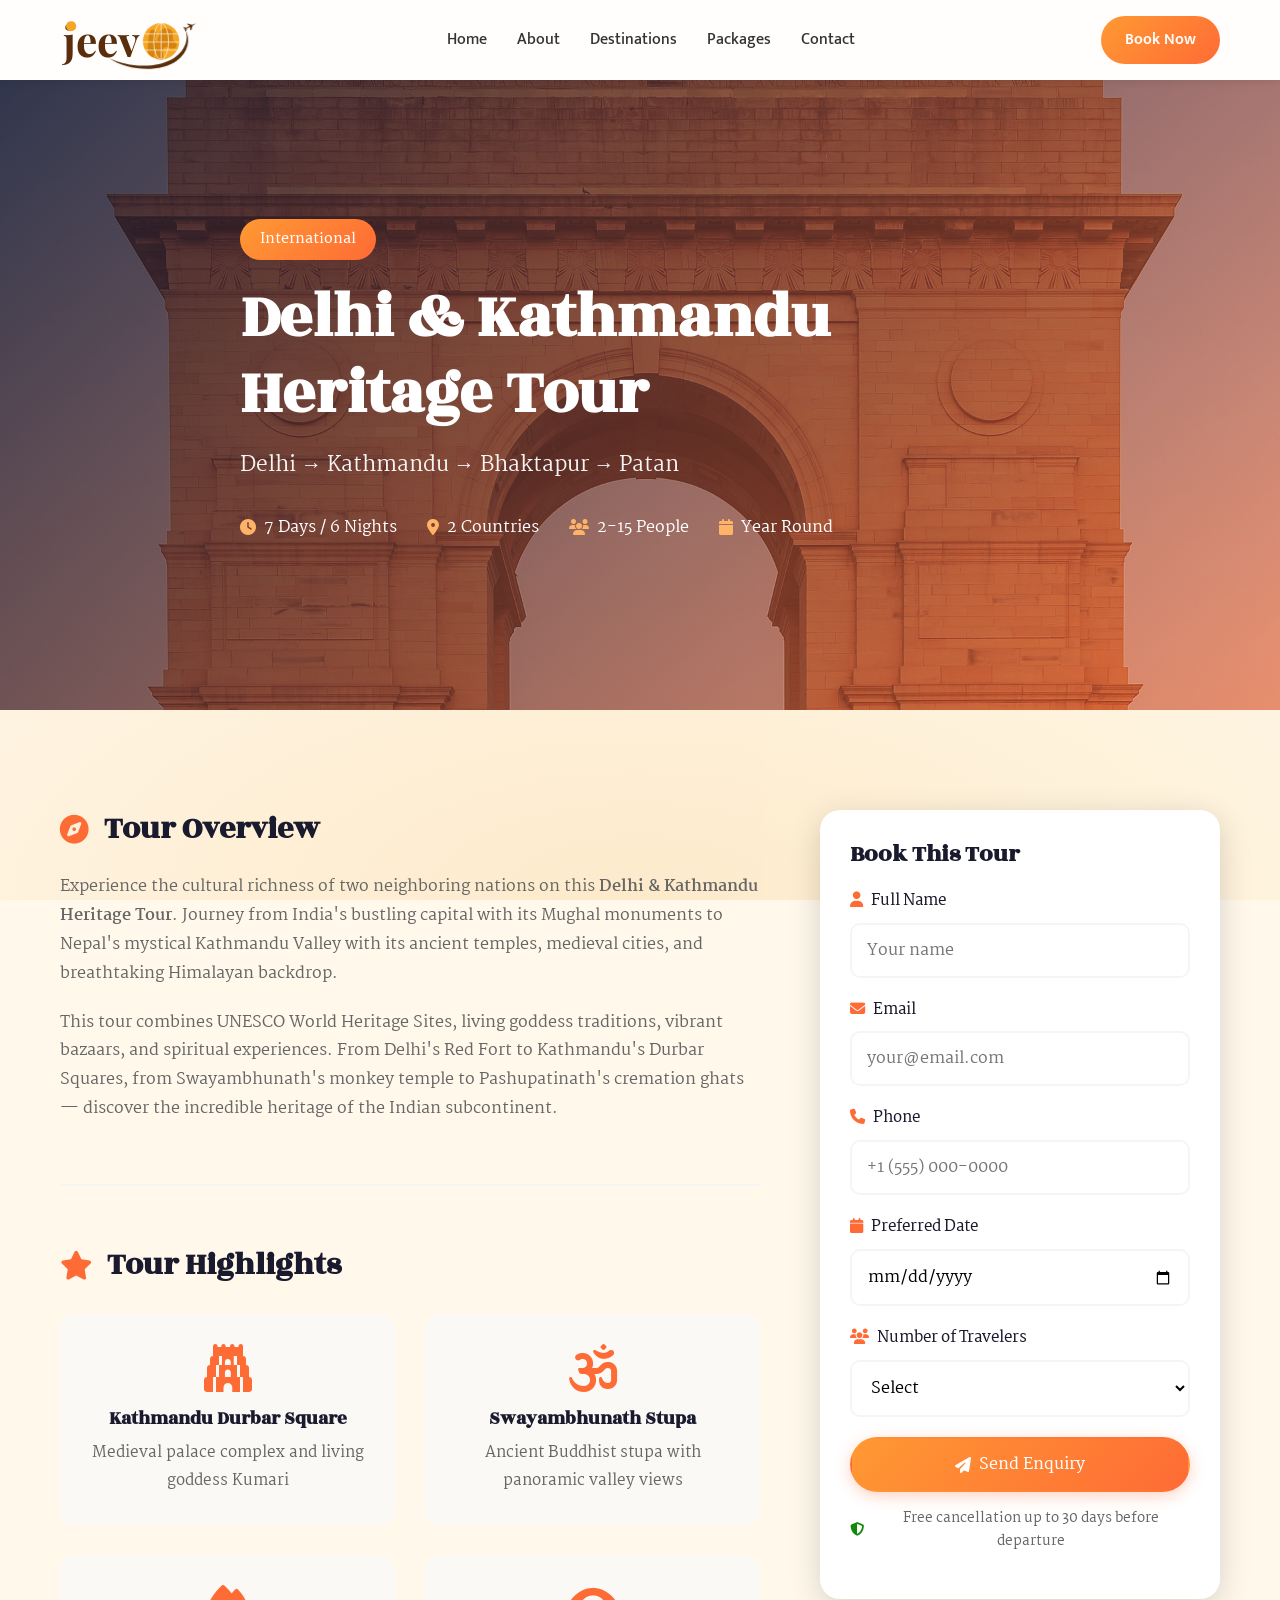
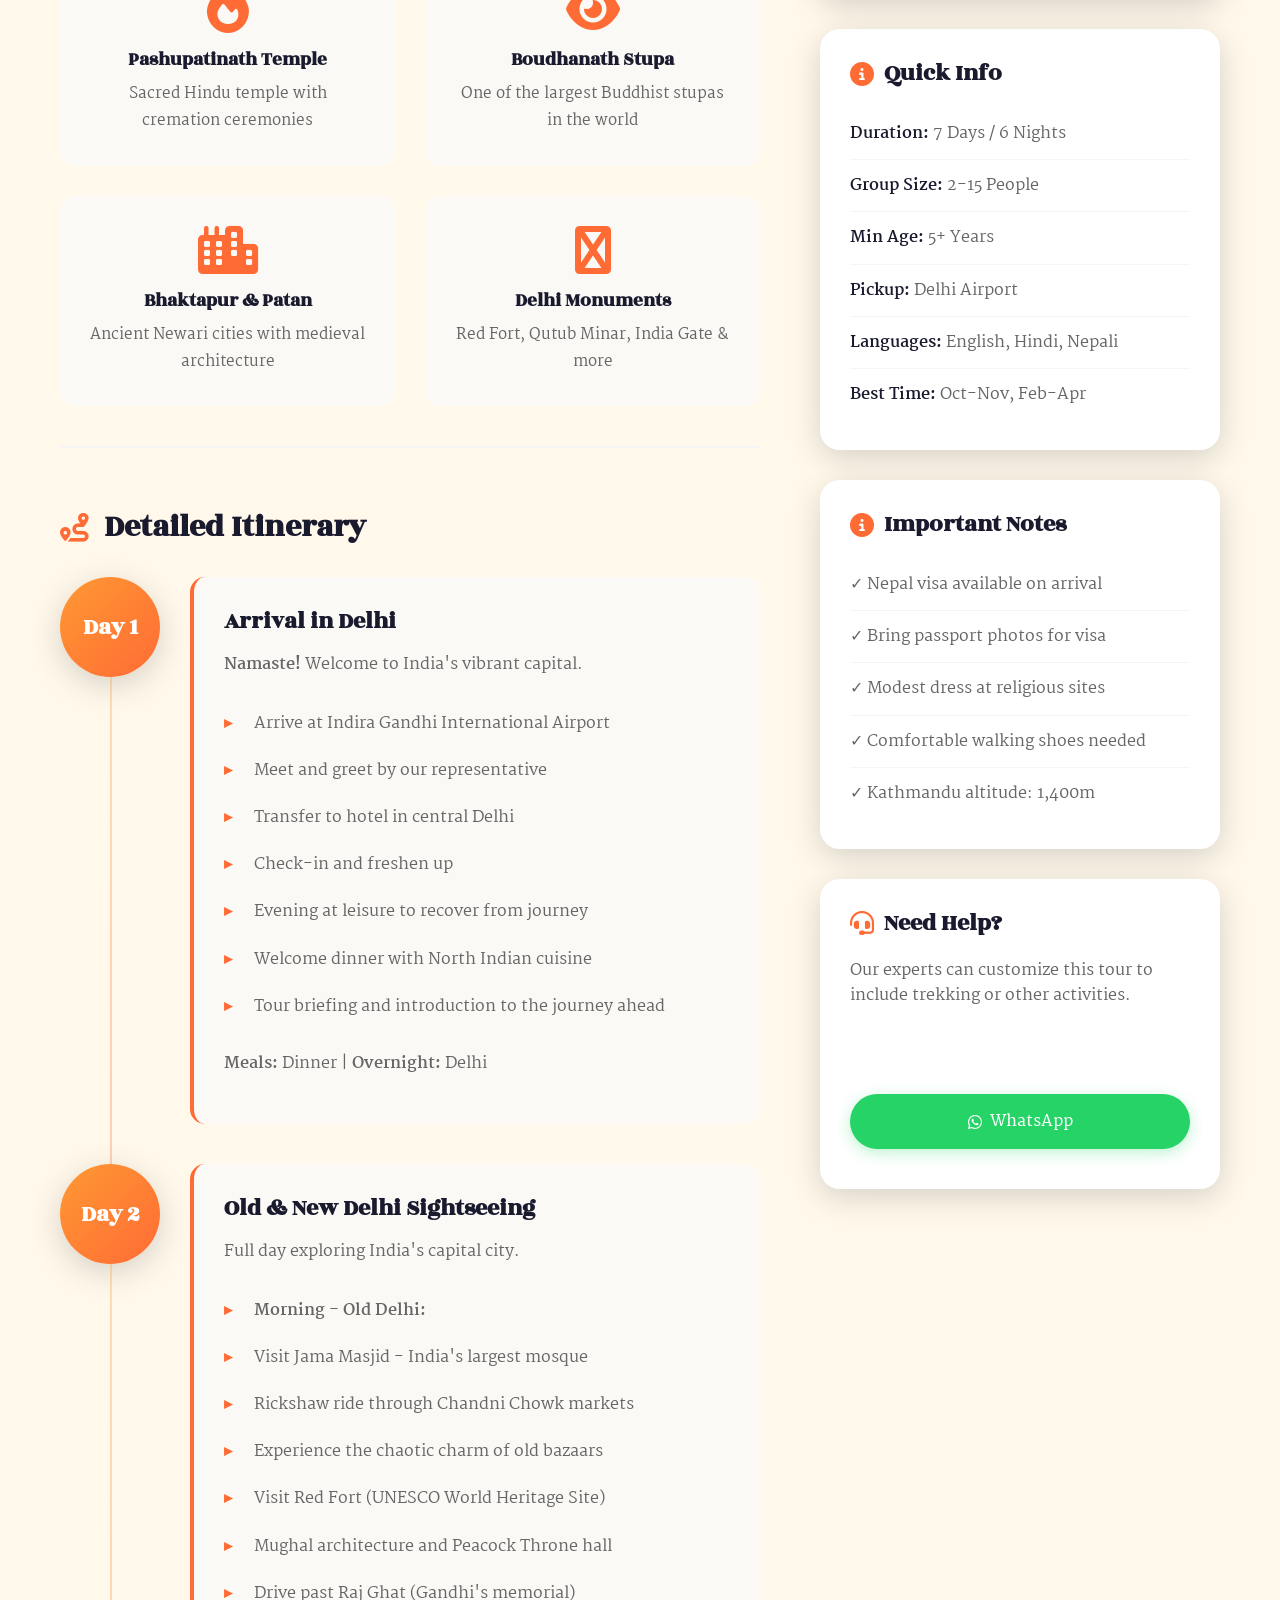
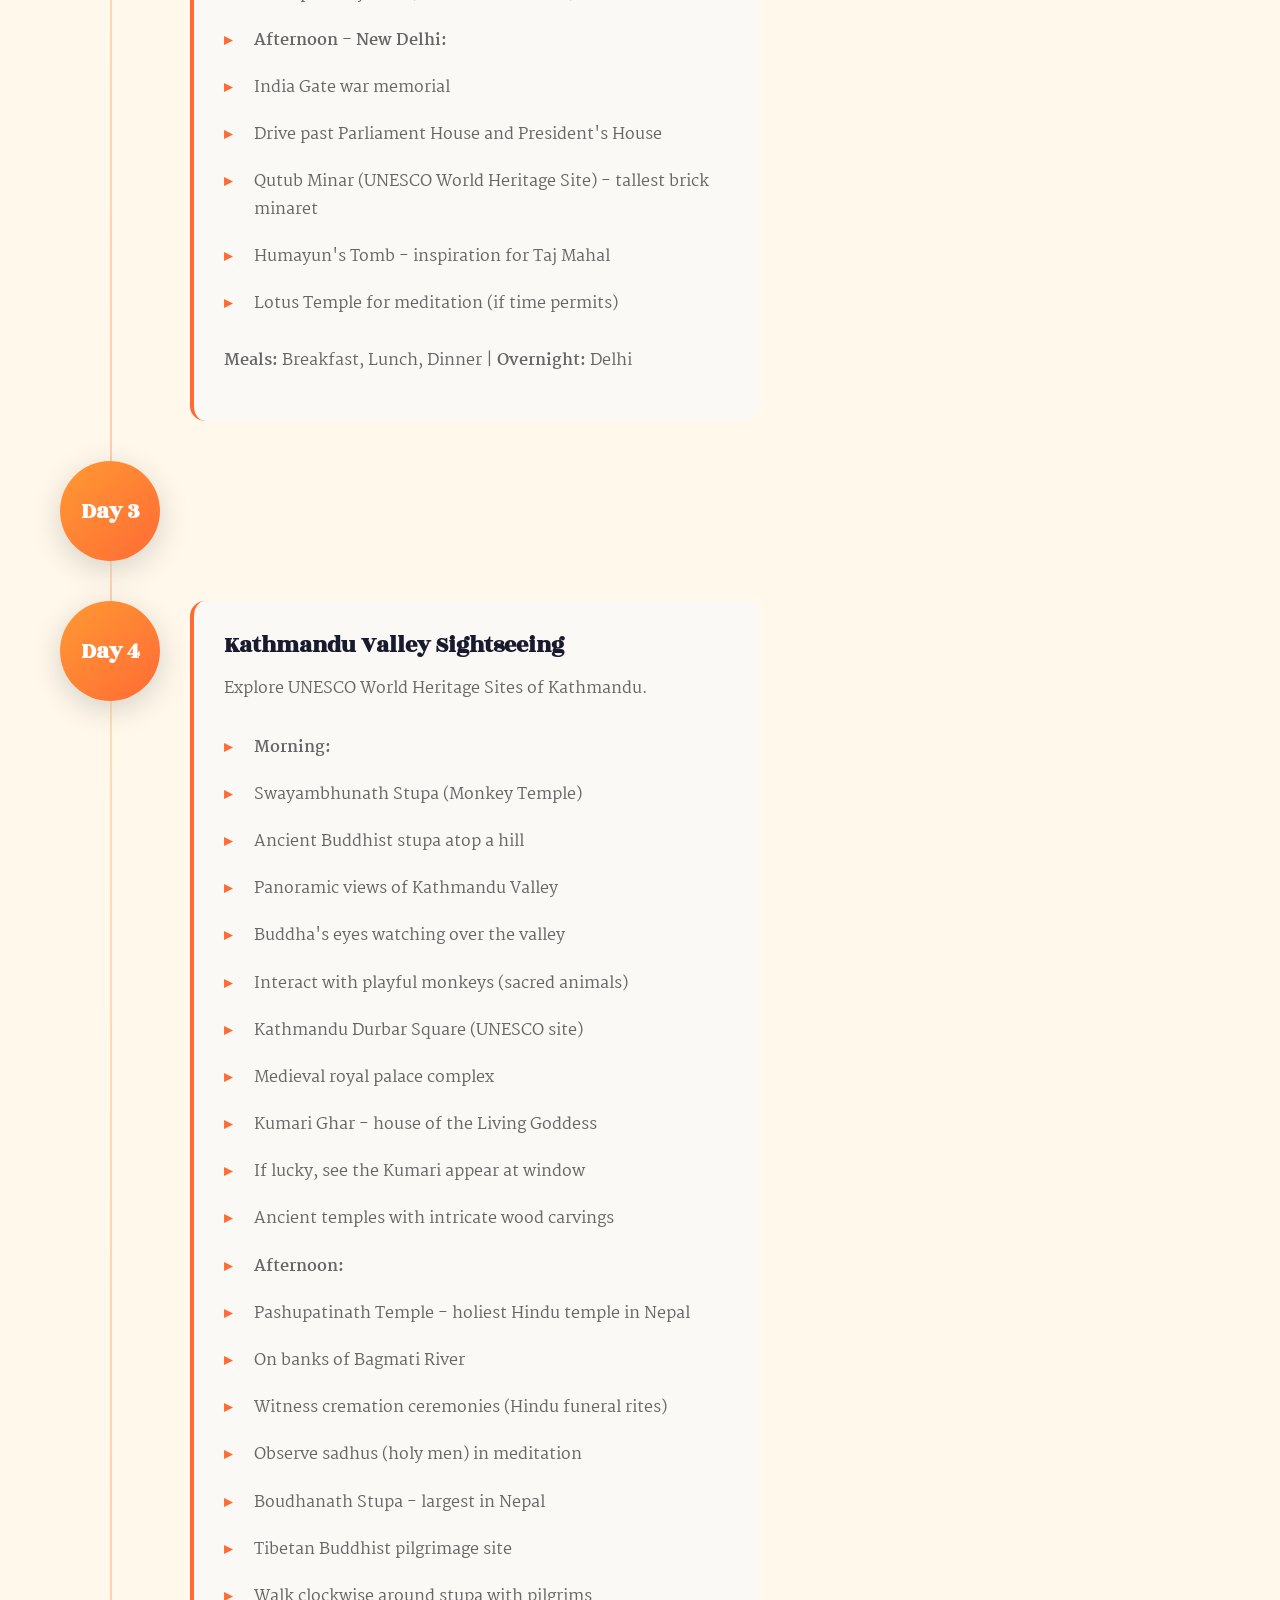
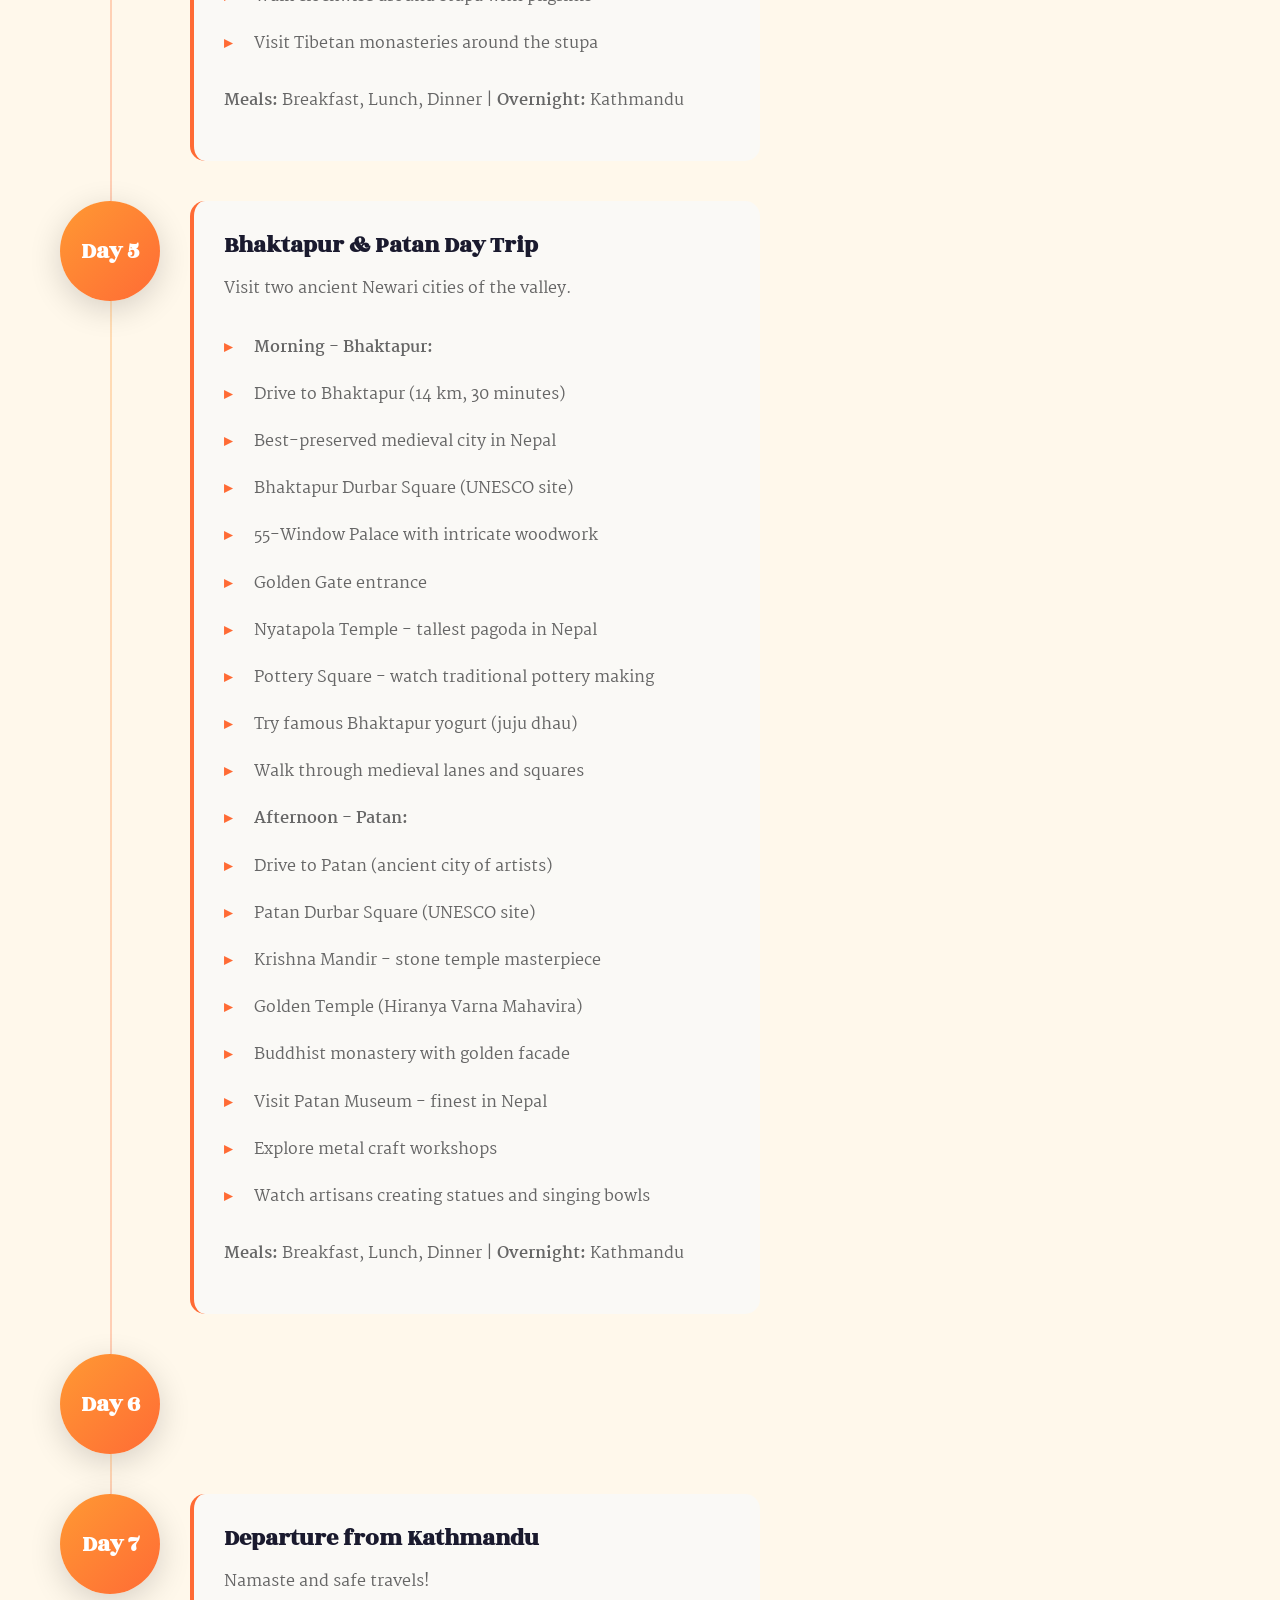
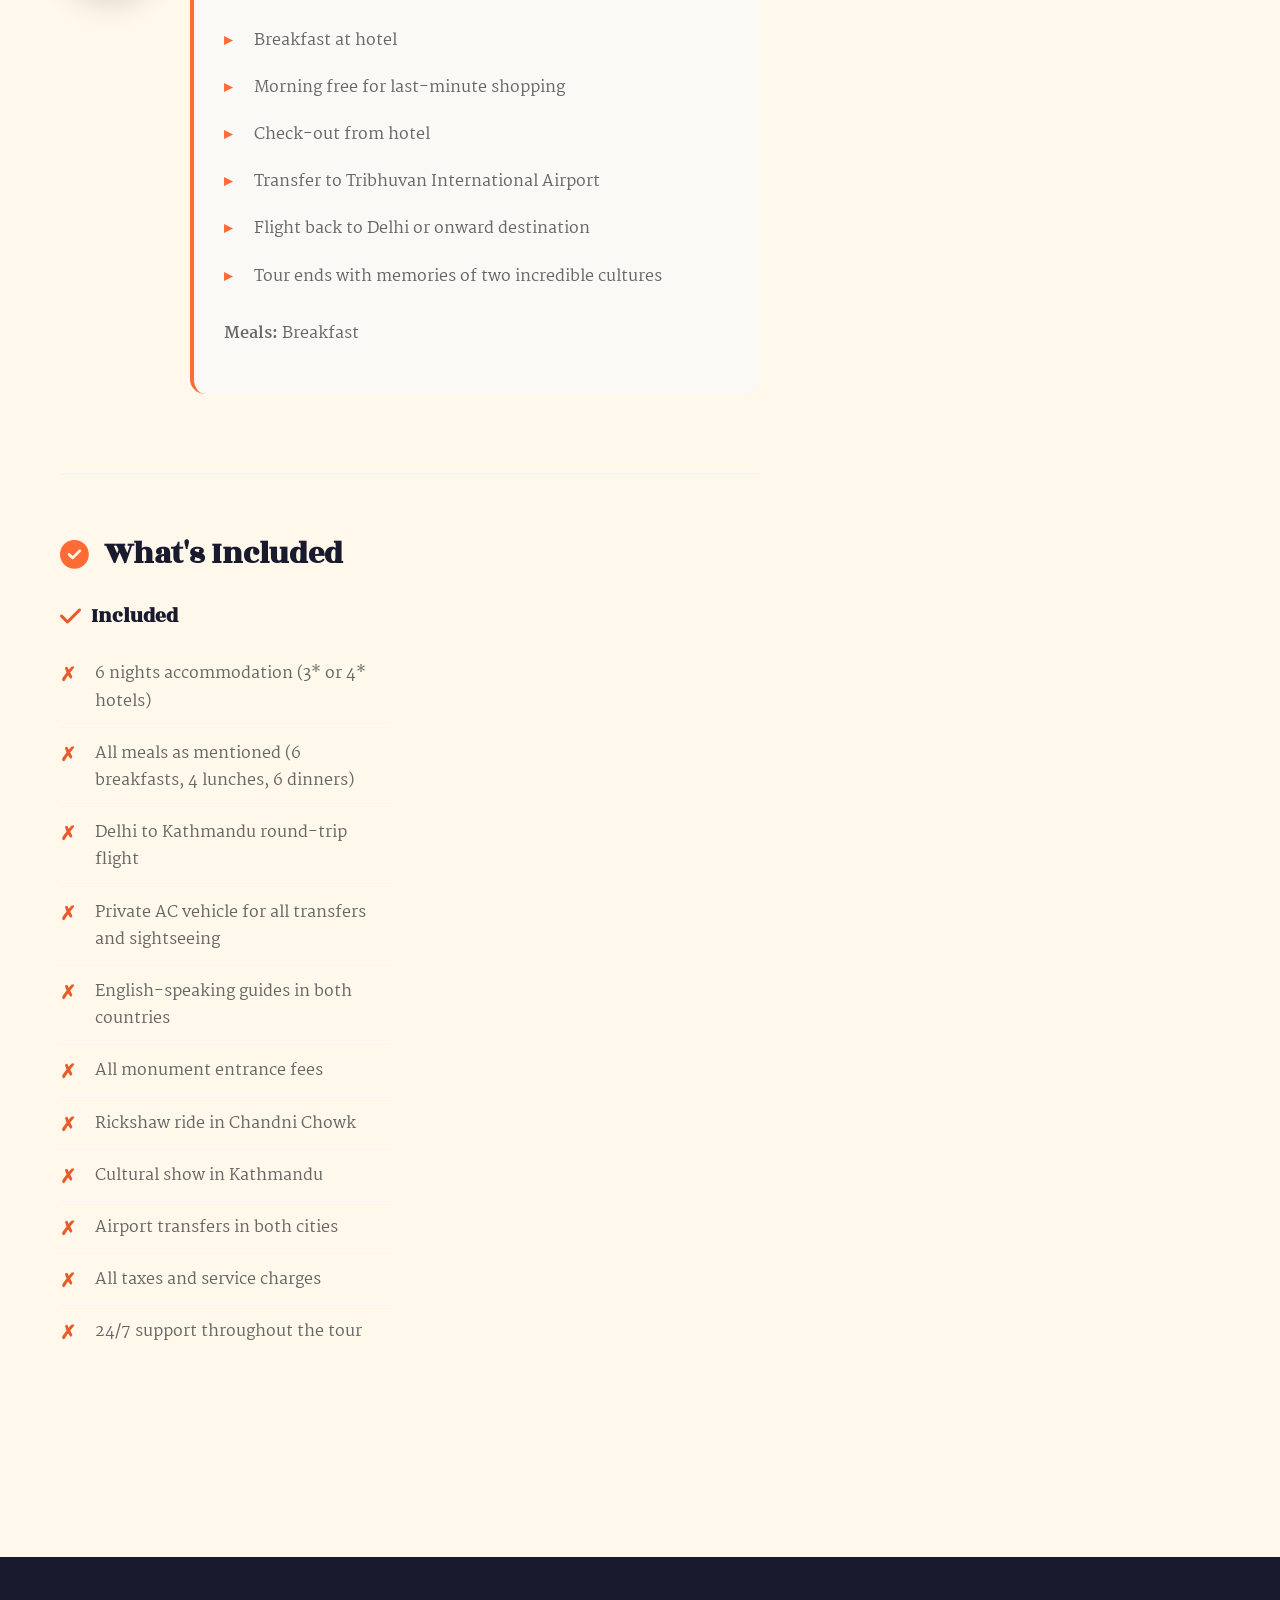
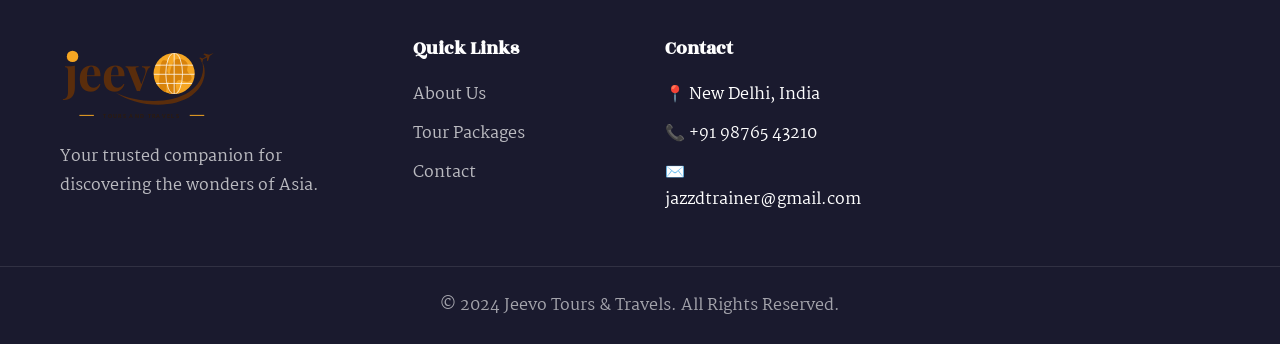
==== commit cb6ce2a7: "Brand, intro animation, working forms and India-themed motion Logo - Rebuilt the lockup as vector: l" ====
--- a/tours/delhi-kathmandu.html
+++ b/tours/delhi-kathmandu.html
@@ -7,18 +7,26 @@
     <meta name="description" content="Explore the heritage of India and Nepal. Delhi's monuments and Kathmandu's temples, palaces, and Himalayan culture.">
     <link rel="preconnect" href="https://fonts.googleapis.com">
     <link rel="preconnect" href="https://fonts.gstatic.com" crossorigin>
-    <link href="https://fonts.googleapis.com/css2?family=Playfair+Display:ital,wght@0,400;0,600;0,700;0,800;1,400&family=Poppins:wght@300;400;500;600;700&display=swap" rel="stylesheet">
+    <link href="https://fonts.googleapis.com/css2?family=Rozha+One&family=Martel:wght@400;600;700&family=Mukta:wght@400;500;600;700&family=Playfair+Display:wght@700&display=swap" rel="stylesheet">
     <link rel="stylesheet" href="https://cdnjs.cloudflare.com/ajax/libs/font-awesome/6.5.1/css/all.min.css">
-    <link rel="stylesheet" href="../styles.css">
-    <link rel="stylesheet" href="tour-page.css">
+    <link rel="stylesheet" href="../styles.css?v=1789374454">
+    <link rel="stylesheet" href="tour-page.css?v=1789374454">
+    <link rel="stylesheet" href="../assets/jeevo-loader.css?v=1789374454">
+    <link rel="stylesheet" href="../assets/jeevo-scroll.css?v=1789374454">
+    <link rel="stylesheet" href="../assets/jeevo-delight.css?v=1789374454">
+    <link rel="stylesheet" href="../assets/jeevo-flourish.css?v=1789374454">
 </head>
 <body>
+<script src="../assets/jeevo-loader.js?v=1789374454"></script>
+
+
+
+
 
     <nav class="navbar" id="navbar">
         <div class="nav-container">
             <a href="../index.html" class="nav-logo">
-                <span class="logo-icon">🕉</span>
-                <span class="logo-text">Jeevo <span>Tours</span></span>
+                <svg xmlns="http://www.w3.org/2000/svg" viewBox="0 -24 416 184" class="jv-logo jv-logo--nav" role="img" aria-label="Jeevo Tours and Travels"> <g class="jv-logo__word"> <text x="10" y="118" font-family="'Playfair Display', Didot, 'Bodoni 72', Georgia, serif" font-size="126" fill="#5A2D0C">jeev</text> <circle cx="33" cy="27" r="15" fill="#F5A623"/> </g> <g class="jv-logo__globe" transform="translate(300,72)"> <circle cx="0" cy="0" r="54" fill="#F5A623"/> <clipPath id="jvLogoClip"><circle cx="0" cy="0" r="54"/></clipPath> <g clip-path="url(#jvLogoClip)"> <g class="jv-spin"> <g fill="#D8830B"> <path d="M-30-34c8-3 15 2 16 9 1 8-5 12-4 19 1 6 8 8 8 15 0 9-9 13-10 21 -1 8 3 16-4 19-7 3-13-5-14-12-3-13-1-25 0-37 1-13 3-31 8-34Z"/> <path d="M8-38c13-2 24 4 27 12 3 8-3 14 0 20 3 7 11 9 11 17 0 9-10 12-17 10 -7-1-13-6-19-3-6 3-6 12-5 19 1 9 5 17 0 24-6 6-15 1-17-6 -6-14-3-28-1-42 1-14 4-30 11-43 3-5 6-8 10-8Z"/> </g> <g stroke="#FFFFFF" stroke-width="2.2" fill="none" opacity=".9"> <path d="M-52-22 H52"/><path d="M-54 2 H54"/><path d="M-50 26 H50"/> <ellipse cx="0" cy="0" rx="22" ry="54"/> <line x1="0" y1="-54" x2="0" y2="54"/> </g> </g> </g> </g> <g class="jv-logo__swoosh"> <path fill="#5A2D0C" d="M 146 122 C 206 152, 292 152, 340 120 C 374 97, 382 62, 372 38 C 388 64, 382 104, 346 130 C 296 166, 200 160, 146 122 Z"/> <g transform="translate(382,30) rotate(-28) scale(0.40)"> <path fill="#5A2D0C" d="M 62 0 L 30 -4 L 8 -26 L -2 -26 L 10 -5 L -18 -3 L -30 -16 L -38 -16 L -32 -2 L -42 0 L -32 2 L -38 16 L -30 16 L -18 3 L 10 5 L -2 26 L 8 26 L 30 4 Z"/> </g> </g> </svg></span>
             </a>
             <ul class="nav-links" id="navLinks">
                 <li><a href="../index.html">Home</a></li>
@@ -35,7 +43,7 @@
     </nav>
 
     <section class="tour-hero">
-        <div class="tour-hero-bg" style="background-image: url('https://images.pexels.com/photos/3581368/pexels-photo-3581368.jpeg?auto=compress&cs=tinysrgb&w=1920')"></div>
+        <div class="tour-hero-bg" style="background-image: url('../assets/img/india-gate.jpg')"></div>
         <div class="tour-hero-overlay"></div>
         <div class="container">
             <div class="tour-hero-content">
@@ -47,11 +55,6 @@
                     <span><i class="fas fa-map-marker-alt"></i> 2 Countries</span>
                     <span><i class="fas fa-users"></i> 2-15 People</span>
                     <span><i class="fas fa-calendar"></i> Year Round</span>
-                </div>
-                <div class="tour-price-hero">
-                    <span class="price-label">Starting from</span>
-                    <span class="price-amount">$899</span>
-                    <span class="price-per">per person</span>
                 </div>
             </div>
         </div>
@@ -153,25 +156,6 @@
 
                             <div class="itinerary-day">
                                 <div class="day-number">Day 3</div>
-                                <div class="day-content">
-                                    <h3>Delhi to Kathmandu</h3>
-                                    <p>Fly to the mystical Kathmandu Valley in Nepal.</p>
-                                    <ul>
-                                        <li>Morning flight to Kathmandu (2 hours)</li>
-                                        <li>Spectacular Himalayan views during flight (weather permitting)</li>
-                                        <li>Arrive Tribhuvan International Airport</li>
-                                        <li>Nepal visa on arrival ($30-50 depending on duration)</li>
-                                        <li>Welcome with traditional khada (silk scarf)</li>
-                                        <li>Transfer to hotel in Thamel area</li>
-                                        <li><strong>Afternoon:</strong> Rest and acclimatize</li>
-                                        <li>Orientation walk through Thamel</li>
-                                        <li>Colorful streets with trekking shops, cafes, and handicrafts</li>
-                                        <li><strong>Evening:</strong> Welcome dinner with Nepali cuisine</li>
-                                        <li>Try momos, dal bhat, and local dishes</li>
-                                        <li>Traditional Nepali cultural show with folk dances</li>
-                                    </ul>
-                                    <p><strong>Meals:</strong> Breakfast, Dinner | <strong>Overnight:</strong> Kathmandu</p>
-                                </div>
                             </div>
 
                             <div class="itinerary-day">
@@ -237,32 +221,6 @@
 
                             <div class="itinerary-day">
                                 <div class="day-number">Day 6</div>
-                                <div class="day-content">
-                                    <h3>Kathmandu - Free Day or Optional Activities</h3>
-                                    <p>Choose your own adventure or relax.</p>
-                                    <ul>
-                                        <li>Day at leisure to explore Kathmandu at your pace</li>
-                                        <li><strong>Optional Activities (additional cost):</strong></li>
-                                        <li><strong>Option 1:</strong> Mountain Flight</li>
-                                        <li>1-hour early morning flight along Himalayas</li>
-                                        <li>Views of Mt. Everest and other 8000m peaks ($200-250)</li>
-                                        <li><strong>Option 2:</strong> Nagarkot Sunrise</li>
-                                        <li>Pre-dawn drive to Nagarkot hill station</li>
-                                        <li>Sunrise over Himalayan range</li>
-                                        <li>See Mt. Everest on clear days</li>
-                                        <li><strong>Option 3:</strong> Shopping & Relaxation</li>
-                                        <li>Explore Thamel markets for souvenirs</li>
-                                        <li>Buy singing bowls, pashmina, thangka paintings</li>
-                                        <li>Visit Garden of Dreams for peaceful break</li>
-                                        <li>Spa and massage treatments</li>
-                                        <li><strong>Option 4:</strong> Cooking Class</li>
-                                        <li>Learn to make momos and Nepali dishes</li>
-                                        <li><strong>Evening:</strong> Farewell dinner with group</li>
-                                        <li>Traditional Nepali thali meal</li>
-                                        <li>Share experiences and memories</li>
-                                    </ul>
-                                    <p><strong>Meals:</strong> Breakfast, Farewell Dinner | <strong>Overnight:</strong> Kathmandu</p>
-                                </div>
                             </div>
 
                             <div class="itinerary-day">
@@ -303,20 +261,6 @@
                                     <li>24/7 support throughout the tour</li>
                                 </ul>
                             </div>
-                            <div class="inclusion-col">
-                                <h4><i class="fas fa-times"></i> Not Included</h4>
-                                <ul>
-                                    <li>International flights to/from Delhi</li>
-                                    <li>Nepal visa fees ($30-50 on arrival)</li>
-                                    <li>India visa (e-visa available online)</li>
-                                    <li>Travel insurance (highly recommended)</li>
-                                    <li>Personal expenses and tips</li>
-                                    <li>Camera/video fees at some monuments</li>
-                                    <li>Mountain flight in Nepal ($200-250 optional)</li>
-                                    <li>Drinks at meals</li>
-                                    <li>Optional activities not mentioned</li>
-                                </ul>
-                            </div>
                         </div>
                     </div>
 
@@ -326,31 +270,27 @@
 
                     <div class="booking-card" id="booking">
                         <h3>Book This Tour</h3>
-                        <div class="price-display">
-                            <span class="price-from">From</span>
-                            <span class="price-big">$899</span>
-                            <span class="price-person">per person</span>
-                        </div>
-                        <form class="booking-form">
+                        <form class="booking-form" data-jeevo-form="booking">
+                            <input type="hidden" name="tour" value="Delhi & Kathmandu Heritage Tour">
                             <div class="form-group">
                                 <label><i class="fas fa-user"></i> Full Name</label>
-                                <input type="text" placeholder="Your name" required>
+                                <input name="name" type="text" placeholder="Your name" required>
                             </div>
                             <div class="form-group">
                                 <label><i class="fas fa-envelope"></i> Email</label>
-                                <input type="email" placeholder="your@email.com" required>
+                                <input name="email" type="email" placeholder="your@email.com" required>
                             </div>
                             <div class="form-group">
                                 <label><i class="fas fa-phone"></i> Phone</label>
-                                <input type="tel" placeholder="+1 (555) 000-0000" required>
+                                <input name="phone" type="tel" placeholder="+1 (555) 000-0000" required>
                             </div>
                             <div class="form-group">
                                 <label><i class="fas fa-calendar"></i> Preferred Date</label>
-                                <input type="date" required>
+                                <input name="date" type="date" required>
                             </div>
                             <div class="form-group">
                                 <label><i class="fas fa-users"></i> Number of Travelers</label>
-                                <select required>
+                                <select name="travellers" required>
                                     <option value="">Select</option>
                                     <option value="1">1 Person</option>
                                     <option value="2">2 People</option>
@@ -411,8 +351,7 @@
                 <div class="footer-grid">
                     <div class="footer-about">
                         <a href="../index.html" class="footer-logo">
-                            <span class="logo-icon">🕉</span>
-                            <span class="logo-text">Jeevo <span>Tours</span></span>
+                            <svg xmlns="http://www.w3.org/2000/svg" viewBox="0 -24 416 226" class="jv-logo jv-logo--foot" role="img" aria-label="Jeevo Tours and Travels"> <g class="jv-logo__word"> <text x="10" y="118" font-family="'Playfair Display', Didot, 'Bodoni 72', Georgia, serif" font-size="126" fill="#5A2D0C">jeev</text> <circle cx="33" cy="27" r="15" fill="#F5A623"/> </g> <g class="jv-logo__globe" transform="translate(300,72)"> <circle cx="0" cy="0" r="54" fill="#F5A623"/> <clipPath id="jvLogoClipFoot"><circle cx="0" cy="0" r="54"/></clipPath> <g clip-path="url(#jvLogoClipFoot)"> <g class="jv-spin"> <g fill="#D8830B"> <path d="M-30-34c8-3 15 2 16 9 1 8-5 12-4 19 1 6 8 8 8 15 0 9-9 13-10 21 -1 8 3 16-4 19-7 3-13-5-14-12-3-13-1-25 0-37 1-13 3-31 8-34Z"/> <path d="M8-38c13-2 24 4 27 12 3 8-3 14 0 20 3 7 11 9 11 17 0 9-10 12-17 10 -7-1-13-6-19-3-6 3-6 12-5 19 1 9 5 17 0 24-6 6-15 1-17-6 -6-14-3-28-1-42 1-14 4-30 11-43 3-5 6-8 10-8Z"/> </g> <g stroke="#FFFFFF" stroke-width="2.2" fill="none" opacity=".9"> <path d="M-52-22 H52"/><path d="M-54 2 H54"/><path d="M-50 26 H50"/> <ellipse cx="0" cy="0" rx="22" ry="54"/> <line x1="0" y1="-54" x2="0" y2="54"/> </g> </g> </g> </g> <g class="jv-logo__swoosh"> <path fill="#5A2D0C" d="M 146 122 C 206 152, 292 152, 340 120 C 374 97, 382 62, 372 38 C 388 64, 382 104, 346 130 C 296 166, 200 160, 146 122 Z"/> <g transform="translate(382,30) rotate(-28) scale(0.40)"> <path fill="#5A2D0C" d="M 62 0 L 30 -4 L 8 -26 L -2 -26 L 10 -5 L -18 -3 L -30 -16 L -38 -16 L -32 -2 L -42 0 L -32 2 L -38 16 L -30 16 L -18 3 L 10 5 L -2 26 L 8 26 L 30 4 Z"/> </g> </g> <g class="jv-logo__tag"> <line x1="52"  y1="182" x2="88"  y2="182" stroke="#F5A623" stroke-width="2.6" stroke-linecap="round"/> <text x="215" y="190" text-anchor="middle" font-family="'Mukta', system-ui, sans-serif" font-size="17" font-weight="600" fill="#2E1B0C" letter-spacing="3.5">TOURS AND TRAVELS</text> <line x1="342" y1="182" x2="378" y2="182" stroke="#F5A623" stroke-width="2.6" stroke-linecap="round"/> </g> </svg></span>
                         </a>
                         <p>Your trusted companion for discovering the wonders of Asia.</p>
                     </div>
@@ -429,7 +368,7 @@
                         <ul>
                             <li>📍 New Delhi, India</li>
                             <li>📞 +91 98765 43210</li>
-                            <li>✉️ hello@jeevotours.com</li>
+                            <li>✉️ jazzdtrainer@gmail.com</li>
                         </ul>
                     </div>
                 </div>
@@ -445,7 +384,11 @@
     <a href="#" class="back-to-top" id="backToTop">
         <i class="fas fa-chevron-up"></i>
     </a>
-
-    <script src="../script.js"></script>
+    <script src="../assets/jeevo-forms.js?v=1789374454"></script>
+    <script src="../assets/jeevo-scroll.js?v=1789374454"></script>
+    <script src="../assets/jeevo-delight.js?v=1789374454"></script>
+    <script src="../assets/jeevo-flourish.js?v=1789374454"></script>
+
+    <script src="../script.js?v=1789374454"></script>
 </body>
 </html>
--- a/styles.css
+++ b/styles.css
@@ -42,8 +42,9 @@
     --container-width: 1200px;
 
     /* Typography */
-    --font-heading: 'Playfair Display', serif;
-    --font-body: 'Poppins', sans-serif;
+    --font-heading: 'Rozha One', 'Playfair Display', Georgia, serif;
+    --font-body: 'Martel', Georgia, 'Times New Roman', serif;
+    --font-ui: 'Mukta', system-ui, -apple-system, sans-serif;
 
     /* Transitions */
     --transition: all 0.3s ease;
@@ -130,6 +131,7 @@
 
 /* ========== BUTTONS ========== */
 .btn {
+    font-family: var(--font-ui);
     display: inline-flex;
     align-items: center;
     gap: 8px;
@@ -244,6 +246,7 @@
 }
 
 .nav-links a {
+    font-family: var(--font-ui);
     font-weight: 500;
     color: var(--gray-dark);
     position: relative;
@@ -266,6 +269,7 @@
 }
 
 .nav-cta {
+    font-family: var(--font-ui);
     padding: 10px 24px;
     background: var(--gradient-primary);
     color: var(--white);
@@ -433,6 +437,7 @@
 }
 
 .stat-label {
+    font-family: var(--font-ui);
     display: block;
     font-size: 0.9rem;
     opacity: 0.9;
@@ -496,6 +501,7 @@
 }
 
 .section-tag {
+    font-family: var(--font-ui);
     display: inline-block;
     padding: 8px 20px;
     background: linear-gradient(135deg, rgba(255, 153, 51, 0.1) 0%, rgba(255, 107, 53, 0.1) 100%);
@@ -1467,3 +1473,46 @@
         grid-row: auto;
     }
 }
+
+/* ============================================================
+   JEEVO BRAND MARK  —  the "O" of Jeevo as a rising sun
+   ============================================================ */
+.logo-icon {
+    display: inline-flex;
+    align-items: center;
+    justify-content: center;
+    width: 1.9rem;
+    height: 1.9rem;
+    flex: none;
+    color: #E29628;          /* the mark uses currentColor, so this tints it */
+    font-size: 0;
+}
+.logo-icon svg { width: 100%; height: 100%; display: block; }
+
+/* ---- contact form: note + success state ---- */
+.form-note {
+    margin-top: 14px;
+    font-size: .85rem;
+    color: var(--gray);
+    text-align: center;
+}
+.form-success {
+    text-align: center;
+    padding: 48px 32px;
+    background: #FBF4E8;
+    border: 1px solid rgba(226,150,40,.35);
+    border-radius: 16px;
+}
+.form-success i.fa-circle-check { font-size: 3rem; color: #E29628; margin-bottom: 16px; }
+.form-success h3 {
+    font-family: var(--font-heading);
+    font-size: 1.8rem;
+    color: #4A2610;
+    margin-bottom: 10px;
+}
+.form-success p {
+    color: var(--gray-dark);
+    max-width: 42ch;
+    margin: 0 auto 22px;
+    line-height: 1.6;
+}
--- a/assets/jeevo-loader.css
+++ b/assets/jeevo-loader.css
@@ -0,0 +1,164 @@
+/* ============================================================
+   JEEVO — LOGO + INTRO
+   ============================================================ */
+
+/* ---------- the lockup ---------- */
+.nav-logo{ display:flex; align-items:center; text-decoration:none }
+.nav-logo .jv-logo{ height:62px; width:auto; display:block; overflow:visible }
+.navbar, .nav-container, .nav-logo{ overflow:visible }
+@media (max-width:700px){ .nav-logo .jv-logo{ height:46px } }
+.jv-logo--foot{ height:86px; width:auto; display:block }
+
+/* .navbar is position:fixed z-index:1000 — a stacking context. Without this
+   the veil paints over the whole bar and the intro is invisible. */
+.navbar.jv-lift{ z-index:9995 !important }
+
+/* ---------- layers ----------
+   veil   9990  the cream screen
+   navbar 9995  lifted so the logo shows above the veil
+   flight 10001 the orb, above EVERYTHING, so it never passes behind
+                the nav bar on its way to the corner
+   ------------------------------------------------------------------ */
+.jv-veil{
+  position:fixed;
+  inset:0;
+  z-index:9990;
+  background:#FFFDF8;
+  opacity:1;
+  transition:opacity 1.1s ease .25s;
+}
+.jv-veil.is-out{ opacity:0; pointer-events:none }
+
+.jv-flight{
+  position:fixed;
+  inset:0;
+  z-index:10001;
+  display:grid;
+  place-items:center;
+  pointer-events:none;
+  opacity:1;
+  transition:opacity .4s ease;
+}
+.jv-flight.is-out{ opacity:0 }
+/* Landing: the orb blinks out in the SAME frame the nav globe blinks in.
+   Identical artwork, identical position and size, so nothing is seen to
+   change — no fade, because a fade between two identical shapes is a ghost. */
+.jv-flight.is-landed .jv-orb{ opacity:0; transition:none }
+
+/* ---------- the greeting ---------- */
+.jv-stage{
+  display:flex;
+  flex-direction:column;
+  align-items:center;
+  gap:4px;
+}
+.jv-namaste{
+  margin:22px 0 0;
+  font-family:'Kohinoor Devanagari','Devanagari Sangam MN','Noto Sans Devanagari',
+              'Nirmala UI',system-ui,sans-serif;
+  font-size:clamp(30px,5vw,42px);
+  line-height:1.1;
+  color:#5A2D0C;
+  opacity:0;
+  animation:jvGreet 1.1s cubic-bezier(.22,.7,.3,1) .45s forwards;
+}
+.jv-namaste-en{
+  margin:6px 0 0;
+  font-family:'Mukta',system-ui,sans-serif;
+  font-size:11px;
+  font-weight:600;
+  letter-spacing:.42em;
+  text-indent:.42em;
+  color:#C98A2E;
+  opacity:0;
+  animation:jvGreet 1.1s cubic-bezier(.22,.7,.3,1) .72s forwards;
+}
+@keyframes jvGreet{
+  from{ opacity:0; transform:translateY(12px) }
+  to  { opacity:1; transform:none }
+}
+/* the greeting bows out before the globe travels */
+.jv-flight.is-greeted .jv-namaste,
+.jv-flight.is-greeted .jv-namaste-en{
+  opacity:0;
+  transform:translateY(-8px);
+  transition:opacity .5s ease, transform .5s ease;
+  animation:none;
+}
+
+/* ---------- the travelling globe ---------- */
+.jv-orb{
+  width:clamp(150px,26vw,230px);
+  height:auto;
+  overflow:visible;
+  display:block;
+}
+.jv-spin{ transform-origin:0 0; animation:jvSpin 18s linear infinite }
+@keyframes jvSpin{ from{transform:rotate(0)} to{transform:rotate(360deg)} }
+
+/* the plane rides the orbit */
+.jv-orb__plane{
+  offset-path:path('M 18 100 A 82 32 0 1 1 182 100 A 82 32 0 1 1 18 100');
+  offset-rotate:auto;
+  animation:jvOrbit 4.6s linear infinite;
+}
+@keyframes jvOrbit{ from{offset-distance:0%} to{offset-distance:100%} }
+@supports not (offset-path: path('M 0 0 L 1 1')){
+  .jv-orb__plane{ transform:translate(168px,88px) rotate(-16deg) }
+}
+
+/* the flight to the corner */
+.jv-orb.is-flying{
+  animation:jvFly 1.65s cubic-bezier(.34,.10,.18,1) forwards;
+  will-change:transform;
+}
+@keyframes jvFly{
+  from{ transform:translate(0,0) scale(1) }
+  to  { transform:translate(var(--dx), var(--dy)) scale(var(--sc)) }
+}
+/* the ring and its plane are the loader's, not the logo's — let them go */
+.jv-flight.is-flying .jv-orb__ring{ opacity:0; transition:opacity .7s ease-out }
+
+/* ---------- the logo assembling ---------- */
+.jv-logo__globe.jv-hold,
+.jv-logo__word.jv-hold,
+.jv-logo__swoosh.jv-hold{ opacity:0 }
+
+.jv-logo__globe.jv-land{ opacity:1 }          /* identical artwork: straight cut */
+
+/* jeev slides out from behind the globe */
+.jv-logo__word.jv-slide{
+  animation:jvWord .82s cubic-bezier(.18,.72,.24,1) .12s both;
+  transform-box:fill-box;
+}
+@keyframes jvWord{
+  from{ opacity:0; transform:translateX(30px) }
+  55% { opacity:1 }
+  to  { opacity:1; transform:none }
+}
+.jv-logo__swoosh.jv-slide{ animation:jvFade .66s ease-out .46s both }
+@keyframes jvFade{ from{opacity:0} to{opacity:1} }
+
+/* ---------- inline busy dots (forms) ---------- */
+.jv-busy{
+  position:absolute; inset:0;
+  display:flex; align-items:center; justify-content:center; gap:7px;
+  background:rgba(255,253,248,.9); backdrop-filter:blur(2px); z-index:40;
+}
+.jv-busy span{
+  width:9px; height:9px; border-radius:50%; background:#F5A623;
+  animation:jvBounce .95s ease-in-out infinite;
+}
+.jv-busy span:nth-child(2){ animation-delay:.12s }
+.jv-busy span:nth-child(3){ animation-delay:.24s }
+@keyframes jvBounce{
+  0%,80%,100%{ transform:translateY(0); opacity:.45 }
+  40%{ transform:translateY(-7px); opacity:1 }
+}
+
+@media (prefers-reduced-motion:reduce){
+  .jv-veil{ display:none }
+  .jv-spin,.jv-orb__plane,.jv-busy span,.jv-namaste,.jv-namaste-en{ animation:none }
+  .jv-logo__globe.jv-hold,.jv-logo__word.jv-hold,.jv-logo__swoosh.jv-hold{ opacity:1 }
+  .jv-logo__word.jv-slide,.jv-logo__swoosh.jv-slide{ animation:none }
+}
--- a/assets/jeevo-scroll.css
+++ b/assets/jeevo-scroll.css
@@ -0,0 +1,102 @@
+/* ============================================================
+   JEEVO — "COLOURS OF INDIA" SCROLL
+   An ambient wash that shifts through real Indian pigments as
+   you move down the page, plus staggered reveals.
+   ============================================================ */
+
+/* body was opaque white, so a z-index:-1 wash painted into a void.
+   The page ground now lives on <html>; body lets the wash through. */
+html{ background:#FFFDF8 }
+body{ background:transparent !important }
+
+.jv-wash{
+  position:fixed;
+  inset:0;
+  z-index:-1;
+  pointer-events:none;
+  background:
+    radial-gradient(125% 85% at 10% 0%,   rgba(var(--jv-rgb-a,245,166,35), .30) 0%, transparent 60%),
+    radial-gradient(115% 80% at 90% 15%,  rgba(var(--jv-rgb-b,232,134,46), .24) 0%, transparent 58%),
+    radial-gradient(140% 90% at 50% 100%, rgba(var(--jv-rgb-a,245,166,35), .16) 0%, transparent 62%),
+    #FFFDF8;
+  transition:background 1.2s ease-out;
+}
+
+/* the alternating pale sections pick up the pigment too, so the colour
+   is actually on the page rather than hiding behind it */
+section{ background-color:transparent !important; position:relative }
+/* No transition here on purpose: changing a custom property does not
+   reliably re-trigger a transition on a property derived from it, which
+   left this frozen on the pigment it had at page load. The wash behind
+   already cross-fades, so the change still reads as gradual. */
+section:nth-of-type(even){
+  background-color:rgba(var(--jv-rgb-a,245,166,35), .06) !important;
+}
+
+/* section headings take the live pigment */
+.section-tag, .section-header .section-tag{
+  color:rgb(var(--jv-rgb-a,245,166,35)) !important;
+  transition:color 1.2s ease-out;
+}
+
+/* scroll progress, tinted to the section you are in */
+.jv-progress{
+  position:fixed;
+  top:0; left:0;
+  height:4px;
+  width:0%;
+  z-index:1200;
+  background:var(--jv-hue-a, #F5A623);
+  transition:background .9s ease-out;
+  pointer-events:none;
+}
+
+/* the pigment name, bottom-left */
+.jv-pigment{
+  position:fixed;
+  left:22px; bottom:22px;
+  z-index:1150;
+  display:flex;
+  align-items:center;
+  gap:9px;
+  padding:7px 13px 7px 9px;
+  border-radius:999px;
+  background:rgba(255,253,248,.82);
+  backdrop-filter:blur(8px);
+  border:1px solid rgba(90,45,12,.13);
+  font-family:'Mukta',system-ui,sans-serif;
+  font-size:10.5px;
+  letter-spacing:.17em;
+  text-transform:uppercase;
+  color:#5A2D0C;
+  opacity:0;
+  transform:translateY(8px);
+  transition:opacity .45s ease, transform .45s ease;
+  pointer-events:none;
+}
+.jv-pigment.is-on{opacity:1;transform:translateY(0)}
+.jv-pigment i{
+  width:13px; height:13px;
+  border-radius:50%;
+  background:var(--jv-hue-a, #F5A623);
+  transition:background .9s ease-out;
+  box-shadow:0 0 0 3px rgba(255,253,248,.9);
+}
+@media (max-width:700px){ .jv-pigment{display:none} }
+
+/* ---- staggered reveals ---- */
+.jv-rise{
+  opacity:0;
+  transform:translateY(22px);
+  transition:opacity .62s cubic-bezier(.22,.61,.36,1),
+             transform .62s cubic-bezier(.22,.61,.36,1);
+  will-change:opacity, transform;
+}
+.jv-rise.is-in{opacity:1;transform:none}
+
+@media (prefers-reduced-motion:reduce){
+  .jv-wash{transition:none}
+  .jv-rise{opacity:1 !important;transform:none !important;transition:none}
+  .jv-pigment{display:none}
+  .jv-progress{transition:none}
+}
--- a/assets/jeevo-delight.css
+++ b/assets/jeevo-delight.css
@@ -0,0 +1,113 @@
+/* ============================================================
+   JEEVO — SMALL DELIGHTS
+   Everything here is travel- or India-specific. Nothing generic,
+   nothing that fires more than once, nothing that blocks reading.
+   ============================================================ */
+
+/* ---------- 1. a plane flies the scroll bar ---------- */
+.jv-progress{ overflow:visible }
+.jv-flyer{
+  position:fixed;
+  top:-13px;
+  left:0;
+  z-index:1201;
+  width:31px;
+  height:31px;
+  pointer-events:none;
+  color:#5A2D0C;
+  transform:translateX(-50%);
+  opacity:0;
+  transition:opacity .4s ease;
+  filter:drop-shadow(0 1px 2px rgba(90,45,12,.28));
+}
+.jv-flyer.is-on{ opacity:1 }
+
+/* a short contrail so it reads as flying, not sitting */
+.jv-flyer::after{
+  content:"";
+  position:absolute;
+  top:50%;
+  right:70%;
+  width:34px;
+  height:2px;
+  border-radius:2px;
+  background:linear-gradient(270deg, rgb(var(--jv-rgb-a,245,166,35)), transparent);
+  transform:translateY(-50%);
+  opacity:.85;
+}
+.jv-flyer svg{ width:100%; height:100%; display:block }
+
+/* ---------- 2. passport stamp on a card ---------- */
+.jv-stampable{ position:relative; overflow:hidden }
+.jv-stamp{
+  position:absolute;
+  top:16px; right:14px;
+  width:112px; height:112px;
+  pointer-events:none;
+  opacity:0;
+  transform:rotate(-18deg) scale(1.6);
+  transition:opacity .28s ease, transform .28s cubic-bezier(.2,.9,.3,1.1);
+  z-index:3;
+  color:rgb(var(--jv-rgb-a,245,166,35));
+  mix-blend-mode:multiply;
+}
+.jv-stampable:hover .jv-stamp,
+.jv-stampable:focus-within .jv-stamp{
+  opacity:.78;
+  transform:rotate(-13deg) scale(1);
+}
+.jv-stamp svg{ width:100%; height:100% }
+
+/* ---------- 3. the nav globe turns when you hover the logo ---------- */
+.nav-logo:hover .jv-logo__globe .jv-spin{
+  animation:jvSpin 5.5s linear infinite;
+}
+
+/* ---------- 4. the kite ---------- */
+.jv-kite{
+  position:fixed;
+  z-index:1400;
+  width:82px;
+  pointer-events:none;
+  will-change:transform;
+}
+.jv-kite svg{ width:100%; height:auto; display:block }
+.jv-kite__tail{
+  transform-origin:50% 0;
+  animation:jvTail 1.15s ease-in-out infinite;
+}
+@keyframes jvTail{
+  0%,100%{ transform:rotate(-7deg) }
+  50%    { transform:rotate(7deg) }
+}
+
+/* ---------- 5. shubh yatra on a completed booking ---------- */
+.jv-yatra{
+  display:block;
+  margin-top:6px;
+  font-family:'Mukta',system-ui,sans-serif;
+  font-size:11px;
+  letter-spacing:.34em;
+  text-indent:.34em;
+  text-transform:uppercase;
+  color:rgb(var(--jv-rgb-a,245,166,35));
+}
+.jv-yatra i{
+  display:block;
+  font-family:'Kohinoor Devanagari','Devanagari Sangam MN','Noto Sans Devanagari',
+              'Nirmala UI',system-ui,sans-serif;
+  font-style:normal;
+  font-size:19px;
+  letter-spacing:0;
+  text-indent:0;
+  text-transform:none;
+  color:#5A2D0C;
+  margin-bottom:3px;
+}
+
+@media (prefers-reduced-motion:reduce){
+  .jv-flyer,.jv-kite{ display:none }
+  .jv-stamp{ transition:none }
+  .jv-kite__tail{ animation:none }
+  .nav-logo:hover .jv-logo__globe .jv-spin{ animation:none }
+}
--- a/assets/jeevo-flourish.css
+++ b/assets/jeevo-flourish.css
@@ -0,0 +1,89 @@
+/* ============================================================
+   JEEVO — FLOURISH
+   ============================================================ */
+
+/* ---------- 1. the Ashoka Chakra ----------
+   Readability first: it sits in the right-hand gutter beside the content
+   column, not behind it, at low opacity, with no blend mode that could
+   darken text. Below 1200px there is no gutter, so it is hidden. */
+.jv-chakra{
+  position:fixed;
+  top:50%;
+  right:-13vw;
+  width:min(46vw,480px);
+  aspect-ratio:1;
+  transform:translateY(-50%);
+  z-index:-1;
+  pointer-events:none;
+  color:#0B4EA2;
+  opacity:0;
+  transition:opacity 1s ease;
+}
+.jv-chakra.is-on{ opacity:.07 }
+.jv-chakra svg{ width:100%; height:100%; display:block }
+.jv-chakra__turn{ transform-origin:200px 200px }
+
+/* no gutter to live in on narrower screens, so it steps aside entirely */
+@media (max-width:1200px){ .jv-chakra{ display:none } }
+
+/* ---------- 2. the city ribbon ---------- */
+.jv-ribbon{
+  position:relative;
+  overflow:hidden;
+  padding:20px 0;
+  margin:0;
+  background:rgb(var(--jv-rgb-a,245,166,35));
+  border-top:1px solid rgba(90,45,12,.14);
+  border-bottom:1px solid rgba(90,45,12,.14);
+  user-select:none;
+}
+.jv-ribbon__track{
+  display:flex;
+  align-items:center;
+  gap:34px;
+  width:max-content;
+  animation:jvRibbon 46s linear infinite;
+}
+.jv-ribbon:hover .jv-ribbon__track{ animation-play-state:paused }
+@keyframes jvRibbon{
+  from{ transform:translateX(0) }
+  to  { transform:translateX(-50%) }
+}
+.jv-city{
+  display:inline-flex;
+  align-items:baseline;
+  gap:11px;
+  font-family:'Mukta',system-ui,sans-serif;
+  font-size:14px;
+  font-weight:600;
+  letter-spacing:.26em;
+  text-transform:uppercase;
+  color:#FFFDF8;
+  white-space:nowrap;
+}
+.jv-city b{
+  font-family:'Kohinoor Devanagari','Devanagari Sangam MN','Noto Sans Devanagari',
+              'Nirmala UI',system-ui,sans-serif;
+  font-size:26px;
+  font-weight:400;
+  letter-spacing:0;
+  text-transform:none;
+  color:#FFFDF8;
+  opacity:.95;
+}
+.jv-sep{ color:rgba(255,253,248,.55); font-size:15px }
+
+/* ---------- 3. headings wipe in ---------- */
+.jv-wipe{
+  clip-path:inset(0 100% 0 0);
+  opacity:.001;
+  transition:clip-path 1s cubic-bezier(.16,.84,.3,1),
+             opacity .45s ease;
+}
+.jv-wipe.is-in{ clip-path:inset(0 0 0 0); opacity:1 }
+
+@media (prefers-reduced-motion:reduce){
+  .jv-mandala{ display:none }
+  .jv-ribbon__track{ animation:none }
+  .jv-wipe{ clip-path:none !important; opacity:1 !important; transition:none }
+}
